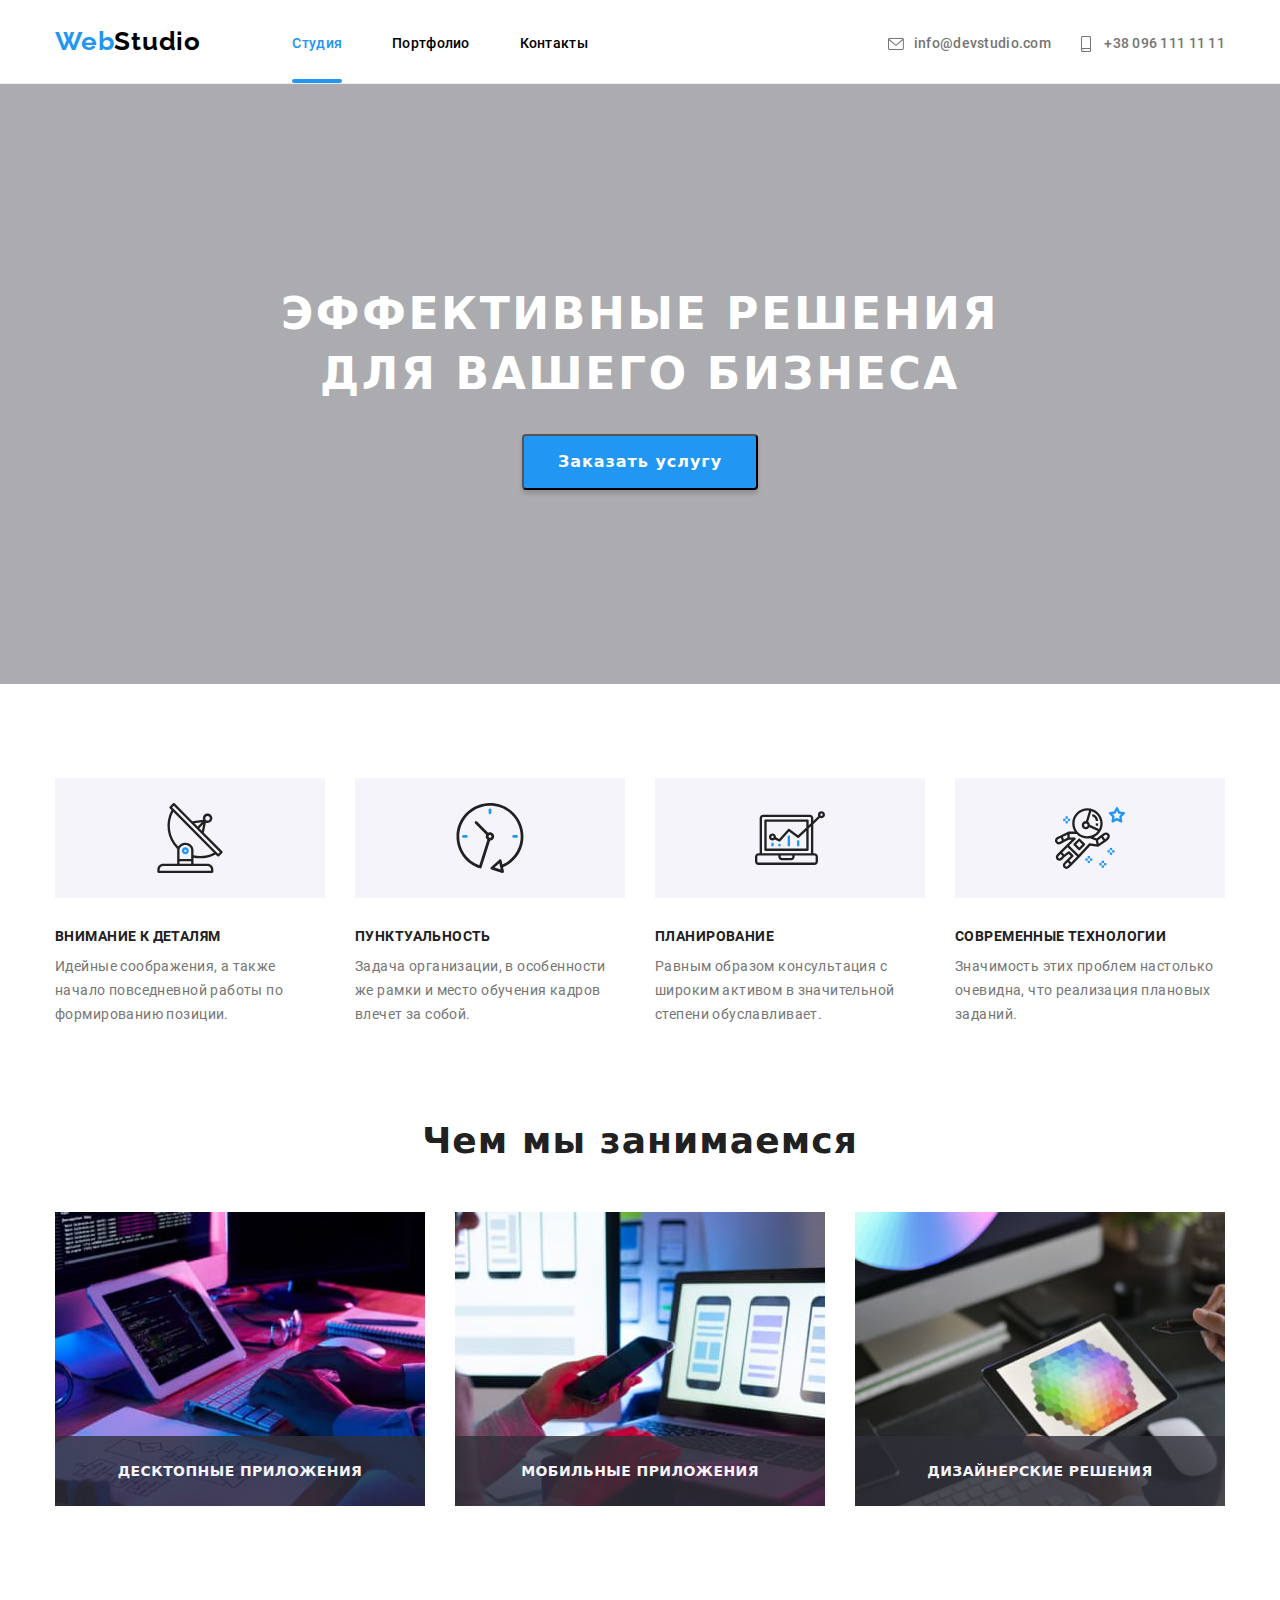
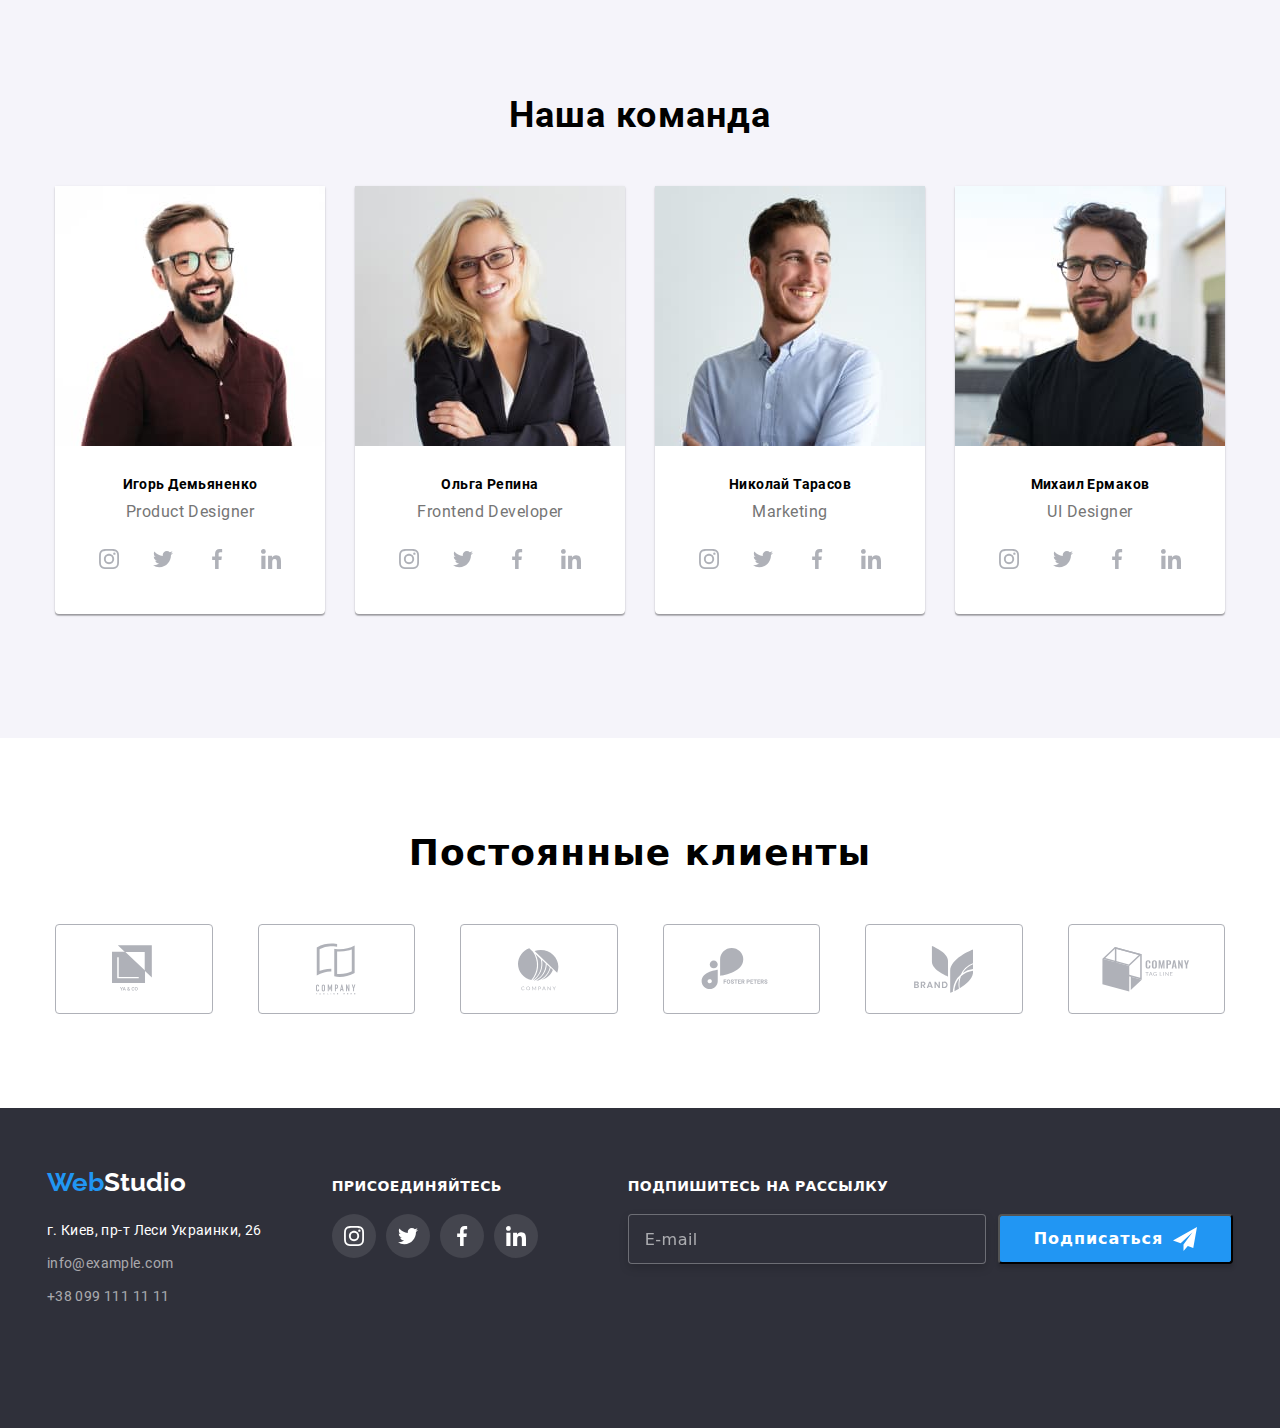
==== index.html @ 7554ca17 "new-version-start-added" ====
<!DOCTYPE html>
<html lang="ru">
<head>
    <meta charset="UTF-8" />
    <meta name="viewport" content="width=device-width, initial-scale=1.0" />
    <!-- <link rel="preconnect" href="https://fonts.gstatic.com">
    <link href="https://fonts.googleapis.com/css2?family=Raleway:wght@700&family=Roboto:wght@400;500;700;900&display=swap" rel="stylesheet" /> -->
    <link rel="stylesheet" href="https://cdnjs.cloudflare.com/ajax/libs/modern-normalize/1.0.0/modern-normalize.min.css" />
    <link rel="stylesheet" href="./css/main.min.css">
    <title>Студия</title>
</head>
<body>
    <header class="header">  
            <nav class="site-nav container">
                <a class="main-logo" href="./index.html"><span class="web">Web</span>Studio</a>
                <button type="button" class="menu-button" aria-expanded="false" aria-controls="menu-container" data-menu-button>
                    <svg width="24" height="24" aria-label="Переключатель мобильного меню">
                        <use class="icon-menu" href="./images/icons/symbol-defs.svg#icon-menu"></use>
                        <use class="icon-cross" href="./images/icons/symbol-defs.svg#icon-close"></use>
                    </svg>
                </button>
                <div class="menu-container" id="menu-container" data-menu>
                    <ul class="main-nav">
                        <li class="main-nav__item"><a href="./index.html" class="link current">Студия</a></li>
                        <li class="main-nav__item"><a href="./portfolio.html" class="link">Портфолио</a></li>
                        <li class="main-nav__item"><a href="" class="link">Контакты</a></li>
                    </ul>
                    <ul class="contacts">
                        <li>
                            <a class="contacts-link" href="mailto:info@devstudio.com">
                            <svg class="contacts-link__icon" width="16" height="12">
                                <use href="./images/icons/symbol-defs.svg#icon-envelope"></use>
                            </svg>info@devstudio.com</a>
                        </li>
                        <li>
                            <a class="contacts-link" href="tel:+380961111111">
                            <svg class="contacts-link__icon" width="10" height="16">
                                <use href="./images/icons/symbol-defs.svg#icon-smartphone"></use>
                            </svg>
                            +38 096 111 11 11</a>
                        </li>
                    </ul>
                </div>
            </nav>
    </header>
    <main>
        <section class="hero">
            <div class="container">
                <h1 class="hero__title">Эффективные решения <br>для вашего бизнеса</h1>
                <button class="hero__button" type="submit" data-modal-open>Заказать услугу</button>
            </div>
        </section>
        <section class="feature">
            <div class="container">
                <ul class="feature__item">
                    <li class="feature__thumb antenna">
                        <h3>Внимание к деталям</h3>
                            <p>Идейные соображения, а также начало повседневной работы по формированию позиции.</p>
                    </li>
                    <li class="feature__thumb clock">
                        <h3>Пунктуальность</h3>
                            <p>Задача организации, в особенности же рамки и место обучения кадров влечет за собой.</p>
                    </li>
                    <li class="feature__thumb diagram">
                        <h3>Планирование</h3>
                            <p>Равным образом консультация с широким активом в значительной степени обуславливает.</p>
                    </li>
                    <li class="feature__thumb astronaut">
                        <h3>Современные технологии</h3>
                            <p>Значимость этих проблем настолько очевидна, что реализация плановых заданий.</p>
                    </li>
                </ul>
            </div>
        </section>
        <section class="works">
            <div class="container">
                <h2 class="works__title">Чем мы занимаемся</h2>
                <ul class="works__item">
                    <li>
                        <div class="works__product">
                            <img src="./images/box1.jpg" alt="box1" width= "370" height= "294">
                            <h3 class="works__descript">Десктопные приложения</h3>
                        </div>
                    </li>
                    <li>
                        <div class="works__product">
                            <img src="./images/box2.jpg" alt="box2" width= "370" height= "294">
                            <h3 class="works__descript">Мобильные приложения</h3>
                        </div>
                    </li>
                    <li>
                        <div class="works__product">
                            <img src="./images/box3.jpg" alt="box3" width= "370" height= "294">
                            <h3 class="works__descript">Дизайнерские решения</h3>
                        </div>
                    </li>
                </ul>
            </div>
        </section>
        <section class="team">
            <div class="container">
                <h2 class="team__title">Наша команда</h2>
                <ul class="team__list">
                    <li class="team__member">
                        <picture>
                            <source srcset="./images/team1/team1.jpg 1x, ./images/team1/team1@2x.jpg 2x, ./images/team1/team1@3x.jpg 3x" media="(min-width:1200px)" />
                            <source srcset="./images/team1/team1-tab.jpg 1x, ./images/team1/team1-tab@2x.jpg 2x, ./images/team1/team1-tab@3x.jpg 3x" media="(min-width:768px)" />
                            <source srcset="./images/team1/team1-mob.jpg 1x, ./images/team1/team1-mob@2x.jpg 2x, ./images/team1/team1-mob@3x.jpg 3x" media="(max-width:767px)" />
                            <img src="./images/team1/team1.jpg" alt="Игорь Демьяненко" />
                        </picture>
                        <div class="team__card">
                            <h3>Игорь Демьяненко</h3>
                            <p>Product Designer</p>
                            <ul class="socials list">
                                <li class="social-item">
                                    <a class="social-link" href="#">
                                        <svg class="social-icon" width="20" height="20">
                                            <use href="./images/icons/symbol-defs.svg#icon-instagram"></use>
                                        </svg>
                                    </a>
                                </li>
                                <li class="social-item">
                                    <a class="social-link" href="#">
                                        <svg class="social-icon" width="20" height="20">
                                            <use href="./images/icons/symbol-defs.svg#icon-twitter"></use>
                                        </svg>
                                    </a>
                                </li>
                                <li class="social-item">
                                    <a class="social-link" href="#">
                                        <svg class="social-icon" width="20" height="20">
                                            <use href="./images/icons/symbol-defs.svg#icon-facebook"></use>
                                        </svg>
                                    </a>
                                </li>
                                <li class="social-item">
                                    <a class="social-link" href="#">
                                        <svg class="social-icon" width="20" height="20">
                                            <use href="./images/icons/symbol-defs.svg#icon-linkedin"></use>
                                        </svg>
                                    </a>
                                </li>
                            </ul>
                        </div>
                    </li>
                    <li class="team__member">
                        <picture>
                            <source srcset="./images/team2/team2.jpg 1x, ./images/team2/team2@2x.jpg 2x, ./images/team2/team2@3x.jpg 3x" media="(min-width:1200px)" />
                            <source srcset="./images/team2/team2-tab.jpg 1x, ./images/team2/team2-tab@2x.jpg 2x, ./images/team2/team2-tab@3x.jpg 3x" media="(min-width:768px)" />
                            <source srcset="./images/team2/team2-mob.jpg 1x, ./images/team2/team2-mob@2x.jpg 2x, ./images/team2/team2-mob@3x.jpg 3x" media="(max-width:767px)" />
                            <img src="./images/team2/team2.jpg" alt="Oльга Репина" />
                        </picture>
                        <div class="team__card">
                            <h3>Ольга Репина</h3>
                            <p>Frontend Developer</p>
                            <ul class="socials list">
                                <li class="social-item">
                                    <a class="social-link" href="#">
                                        <svg class="social-icon" width="20" height="20">
                                            <use href="./images/icons/symbol-defs.svg#icon-instagram"></use>
                                        </svg>
                                    </a>
                                </li>
                                <li class="social-item">
                                    <a class="social-link" href="#">
                                        <svg class="social-icon" width="20" height="20">
                                            <use href="./images/icons/symbol-defs.svg#icon-twitter"></use>
                                        </svg>
                                    </a>
                                </li>
                                <li class="social-item">
                                    <a class="social-link" href="#">
                                        <svg class="social-icon" width="20" height="20">
                                            <use href="./images/icons/symbol-defs.svg#icon-facebook"></use>
                                        </svg>
                                    </a>
                                </li>
                                <li class="social-item">
                                    <a class="social-link" href="#">
                                        <svg class="social-icon" width="20" height="20">
                                            <use href="./images/icons/symbol-defs.svg#icon-linkedin"></use>
                                        </svg>
                                    </a>
                                </li>
                            </ul>
                        </div>
                    </li>
                    <li class="team__member">
                        <picture>
                            <source srcset="./images/team3/team3.jpg 1x, ./images/team3/team3@2x.jpg 2x, ./images/team3/team3@3x.jpg 3x" media="(min-width:1200px)" />
                            <source srcset="./images/team3/team3-tab.jpg 1x, ./images/team3/team3-tab@2x.jpg 2x, ./images/team3/team3-tab@3x.jpg 3x" media="(min-width:768px)" />
                            <source srcset="./images/team3/team3-mob.jpg 1x, ./images/team3/team3-mob@2x.jpg 2x, ./images/team3/team3-mob@3x.jpg 3x" media="(max-width:767px)" />
                            <img src="./images/team3/team3.jpg" alt="Николай Тарасов" />
                        </picture>
                        <div class="team__card">
                            <h3>Николай Тарасов</h3>
                            <p>Marketing</p>
                            <ul class="socials list">
                                <li class="social-item">
                                    <a class="social-link" href="#">
                                        <svg class="social-icon" width="20" height="20">
                                            <use href="./images/icons/symbol-defs.svg#icon-instagram"></use>
                                        </svg>
                                    </a>
                                </li>
                                <li class="social-item">
                                    <a class="social-link" href="#">
                                        <svg class="social-icon" width="20" height="20">
                                            <use href="./images/icons/symbol-defs.svg#icon-twitter"></use>
                                        </svg>
                                    </a>
                                </li>
                                <li class="social-item">
                                    <a class="social-link" href="#">
                                        <svg class="social-icon" width="20" height="20">
                                            <use href="./images/icons/symbol-defs.svg#icon-facebook"></use>
                                        </svg>
                                    </a>
                                </li>
                                <li class="social-item">
                                    <a class="social-link" href="#">
                                        <svg class="social-icon" width="20" height="20">
                                            <use href="./images/icons/symbol-defs.svg#icon-linkedin"></use>
                                        </svg>
                                    </a>
                                </li>
                            </ul>
                        </div>
                    </li>
                    <li class="team__member">
                        <picture>
                            <source srcset="./images/team4/team4.jpg 1x, ./images/team4/team4@2x.jpg 2x, ./images/team4/team4@3x.jpg 3x" media="(min-width:1200px)" />
                            <source srcset="./images/team4/team4-tab.jpg 1x, ./images/team4/team4-tab@2x.jpg 2x, ./images/team4/team4-tab@3x.jpg 3x" media="(min-width:768px)" />
                            <source srcset="./images/team4/team4-mob.jpg 1x, ./images/team4/team4-mob@2x.jpg 2x, ./images/team4/team4-mob@3x.jpg 3x" media="(max-width:767px)" />
                            <img src="./images/team4/team4.jpg" alt="Михаил Ермаков" />
                        </picture>
                        <div class="team__card">
                            <h3>Михаил Ермаков</h3>
                            <p>UI Designer</p>
                            <ul class="socials list">
                                <li class="social-item">
                                    <a class="social-link" href="#">
                                        <svg class="social-icon" width="20" height="20">
                                            <use href="./images/icons/symbol-defs.svg#icon-instagram"></use>
                                        </svg>
                                    </a>
                                </li>
                                <li class="social-item">
                                    <a class="social-link" href="#">
                                        <svg class="social-icon" width="20" height="20">
                                            <use href="./images/icons/symbol-defs.svg#icon-twitter"></use>
                                        </svg>
                                    </a>
                                </li>
                                <li class="social-item">
                                    <a class="social-link" href="#">
                                        <svg class="social-icon" width="20" height="20">
                                            <use href="./images/icons/symbol-defs.svg#icon-facebook"></use>
                                        </svg>
                                    </a>
                                </li>
                                <li class="social-item">
                                    <a class="social-link" href="#">
                                        <svg class="social-icon" width="20" height="20">
                                            <use href="./images/icons/symbol-defs.svg#icon-linkedin"></use>
                                        </svg>
                                    </a>
                                </li>
                            </ul>
                        </div>
                    </li>
                </ul>
            </div>
        </section>
        <section class="client">
            <div class="container">
                <h2 class="client__title">Постоянные клиенты</h2>
                <ul class="client__list">
                    <li class="client__item">
                        <a class="client__link" href="#">
                            <svg class="client__icon" width="44" height="49">
                                <use href="./images/icons/symbol-defs.svg#icon-logo-1"></use>
                            </svg>
                        </a>
                    </li>
                    <li class="client__item">
                        <a class="client__link" href="#">
                            <svg class="client__icon" width="40" height="52">
                                <use href="./images/icons/symbol-defs.svg#icon-logo-2"></use>
                            </svg>
                        </a>
                    </li>
                    <li class="client__item">
                        <a class="client__link" href="#">
                            <svg class="client__icon" width="41" height="43">
                                <use href="./images/icons/symbol-defs.svg#icon-logo-3"></use>
                            </svg>
                        </a>
                    </li>
                    <li class="client__item">
                        <a class="client__link" href="#">
                            <svg class="client__icon" width="80" height="42">
                                <use href="./images/icons/symbol-defs.svg#icon-logo-4"></use>
                            </svg>
                        </a>
                    </li>
                    <li class="client__item">
                        <a class="client__link" href="#">
                            <svg class="client__icon" width="59" height="47">
                                <use href="./images/icons/symbol-defs.svg#icon-logo-5"></use>
                            </svg>
                        </a>
                    </li>
                    <li class="client__item">
                        <a class="client__link" href="#">
                            <svg class="client__icon" width="88" height="45">
                                <use href="./images/icons/symbol-defs.svg#icon-logo-6"></use>
                            </svg>
                        </a>
                    </li>
                </ul>
            </div>
        </section>
    </main>
    <footer>
        <div class="container footer">
            <div class="footer__contacts">
                <a class="footer__logo" href="/"><span class="web">Web</span>Studio</a>
                <address>
                    <ul class="footer__nav">
                        <li><a href="#" class="map">г. Киев, пр-т Леси Украинки, 26</a></li>
                        <li><a href="mailto:info@example.com">info@example.com</a></li>
                        <li><a href="tel:+380991111111">+38 099 111 11 11</a></li>
                    </ul>
                </address>
            </div>
            <div class="footer__socials">
                <b class="footer__text">присоединяйтесь</b>
                <ul class="socials-list__footer">
                    <li class="social-item__footer">
                        <a class="social-link__footer" href="#">
                            <svg class="social-icon__footer" width="20" height="20">
                                <use href="./images/icons/symbol-defs.svg#icon-instagram"></use>
                            </svg>
                        </a>
                    </li>
                    <li class="social-item__footer">
                        <a class="social-link__footer" href="#">
                            <svg class="social-icon__footer" width="20" height="20">
                                <use href="./images/icons/symbol-defs.svg#icon-twitter"></use>
                            </svg>
                        </a>
                    </li>
                    <li class="social-item__footer">
                        <a class="social-link__footer" href="#">
                            <svg class="social-icon__footer" width="20" height="20">
                                <use href="./images/icons/symbol-defs.svg#icon-facebook"></use>
                            </svg>
                        </a>
                    </li>
                    <li class="social-item__footer">
                        <a class="social-link__footer" href="#">
                            <svg class="social-icon__footer" width="20" height="20">
                                <use href="./images/icons/symbol-defs.svg#icon-linkedin"></use>
                            </svg>
                        </a>
                    </li>
                </ul>
            </div>
            <div class="footer__subscription">
                <b class="footer__text">Подпишитесь на рассылку</b>
                <form class="footer__mailing">
                    <label for="email">
                        <input type="email" class="footer__input" name="email" id="email" placeholder="E-mail" />
                    </label>
                    <button class="footer__subscribe">Подписаться</button>
                </form>
            </div>
        </div>
    </footer>
    <div class="backdrop is-hidden" data-modal>
        <div class="modal">
            <button class="modal-close" data-modal-close></button>
            <div class="modal-form">
                <h2>Оставьте свои данные, мы вам перезвоним</h2>
                <form class="form js-speaker-form">
                    <div class="form-field">
                        <label for="name" class="form-label">Имя</label>
                        <input type="text" class="form-input" name="name" id="name" placeholder=" " />
                        <span class="icon">
                            <svg class="icon-marker">
                                <use href="./images/icons/symbol-defs.svg#icon-person-black"></use>
                            </svg>
                        </span>
                    </div>
                    <div class="form-field">
                        <label for="telephone" class="form-label">Телефон</label>
                        <input type="tel" class="form-input" name="telephone" id="telephone" placeholder=" " />
                        <span class="icon">
                            <svg class="icon-marker">
                                <use href="./images/icons/symbol-defs.svg#icon-phone-black"></use>
                            </svg>
                        </span>
                    </div>
                    <div class="form-field">
                        <label for="mail" class="form-label">Почта</label>
                        <input type="email" class="form-input" name="email" id="mail" placeholder=" " />
                        <span class="icon">
                            <svg class="icon-marker">
                                <use href="./images/icons/symbol-defs.svg#icon-email-black"></use>
                            </svg>
                        </span>
                    </div>
                    <div class="form-field">
                        <label for="comment" class="form-label">Комментарий
                        </label>
                        <textarea class="comment-text" name="comment" id="comment" rows="10" placeholder="Введите текст"></textarea>
                    </div>
                    <div class="form-check">
                        <label for="agreement" class="check-label">
                            <input  type="checkbox" class="check-input visually-hidden" name="agreement" id="agreement" value="agreement" />
                            <span class="check-box"></span>
                            <span class="check-text">Соглашаюсь с рассылкой и принимаю <a href=""> Условия договора</a></span>
                        </label>
                    </div>
                    <button class="form__submit" type="submit">Отправить</button>
                </form>
            </div>
        </div>
    </div>
    <script src="./js/mobile.js"></script>
    <script src="./js/modal.js"></script>
    <script src="./js/form.js"></script>
</body>
</html>
---- css/main.min.css ----
*,*::before,*::after{box-sizing:border-box}ul{list-style:none;margin:0;padding:0}a{text-decoration:none}h1,h2,h3,h4,h5,h6,p{margin:0;padding:0}section{padding-top:60px;padding-bottom:60px}@media screen and (min-width: 1200px)and (min-width: 768px){section{padding-top:94px;padding-bottom:94px}}.container{max-width:480px;margin-left:auto;margin-right:auto;padding-left:15px;padding-right:15px}@media screen and (min-width: 768px){.container{min-width:768px}}@media screen and (min-width: 1200px){.container{min-width:1200px}}img{display:block;max-width:100%;height:auto}h1{font-weight:900;font-size:26px;line-height:42px;text-align:center;letter-spacing:.06em;text-transform:uppercase}@media screen and (min-width: 1200px){h1{font-size:44px;line-height:60px}}h2{font-weight:700;font-size:28px;line-height:33px;text-align:center;letter-spacing:.03em;margin-bottom:30px}@media screen and (min-width: 769px){h2{font-size:36px;line-height:42px;margin-bottom:50px}}h3{font-weight:700;font-size:14px;line-height:16px;letter-spacing:.03em}p{font-weight:400;font-size:14px;line-height:24px;letter-spacing:.03em}@font-face{font-family:"Raleway";font-style:normal;font-weight:700;src:url("../fonts/raleway-v18-latin_cyrillic-700.eot");src:local(""),url("../fonts/raleway-v18-latin_cyrillic-700.eot?#iefix") format("embedded-opentype"),url("../fonts/raleway-v18-latin_cyrillic-700.woff2") format("woff2"),url("../fonts/raleway-v18-latin_cyrillic-700.woff") format("woff"),url("../fonts/raleway-v18-latin_cyrillic-700.ttf") format("truetype"),url("../fonts/raleway-v18-latin_cyrillic-700.svg#Raleway") format("svg")}@font-face{font-family:"Roboto";font-style:normal;font-weight:400;src:url("../fonts/roboto-v20-latin_cyrillic-regular.eot");src:local(""),url("../fonts/roboto-v20-latin_cyrillic-regular.eot?#iefix") format("embedded-opentype"),url("../fonts/roboto-v20-latin_cyrillic-regular.woff2") format("woff2"),url("../fonts/roboto-v20-latin_cyrillic-regular.woff") format("woff"),url("../fonts/roboto-v20-latin_cyrillic-regular.ttf") format("truetype"),url("../fonts/roboto-v20-latin_cyrillic-regular.svg#Roboto") format("svg")}@font-face{font-family:"Roboto";font-style:normal;font-weight:500;src:url("../fonts/roboto-v20-latin_cyrillic-500.eot");src:local(""),url("../fonts/roboto-v20-latin_cyrillic-500.eot?#iefix") format("embedded-opentype"),url("../fonts/roboto-v20-latin_cyrillic-500.woff2") format("woff2"),url("../fonts/roboto-v20-latin_cyrillic-500.woff") format("woff"),url("../fonts/roboto-v20-latin_cyrillic-500.ttf") format("truetype"),url("../fonts/roboto-v20-latin_cyrillic-500.svg#Roboto") format("svg")}@font-face{font-family:"Roboto";font-style:normal;font-weight:700;src:url("../fonts/roboto-v20-latin_cyrillic-700.eot");src:local(""),url("../fonts/roboto-v20-latin_cyrillic-700.eot?#iefix") format("embedded-opentype"),url("../fonts/roboto-v20-latin_cyrillic-700.woff2") format("woff2"),url("../fonts/roboto-v20-latin_cyrillic-700.woff") format("woff"),url("../fonts/roboto-v20-latin_cyrillic-700.ttf") format("truetype"),url("../fonts/roboto-v20-latin_cyrillic-700.svg#Roboto") format("svg")}@font-face{font-family:"Roboto";font-style:normal;font-weight:900;src:url("../fonts/roboto-v20-latin_cyrillic-900.eot");src:local(""),url("../fonts/roboto-v20-latin_cyrillic-900.eot?#iefix") format("embedded-opentype"),url("../fonts/roboto-v20-latin_cyrillic-900.woff2") format("woff2"),url("../fonts/roboto-v20-latin_cyrillic-900.woff") format("woff"),url("../fonts/roboto-v20-latin_cyrillic-900.ttf") format("truetype"),url("../fonts/roboto-v20-latin_cyrillic-900.svg#Roboto") format("svg")}.header{position:relative;border-bottom:1px solid #ececec;background-color:#fff}@media screen and (max-width: 767px){.header{position:sticky;top:0;width:100%;z-index:1}}.site-nav{display:flex;align-items:center;justify-content:space-between}.main-logo{display:flex;padding:15px 0;font-family:"Raleway",sans-serif;font-weight:700;font-size:24px;line-height:28px;letter-spacing:.03em;color:#000}@media screen and (min-width: 768px){.main-logo{padding:0;font-size:24px;line-height:28px}}@media screen and (min-width: 1200px){.main-logo{font-size:26px;line-height:31px}}.web{color:#2196f3}.menu-container{background-color:#fff;text-align:center;font-size:20px}@media screen and (max-width: 767px){.menu-container{display:none;position:absolute;top:100%;left:0;width:100%;padding-top:60px;padding-bottom:60px}.menu-container.is-open{display:block}}@media screen and (min-width: 768px){.menu-container{display:flex;align-items:center;justify-content:space-between}}.main-nav{display:block;margin-bottom:60px}@media screen and (min-width: 768px){.main-nav{display:flex;padding-top:30px;padding-bottom:30px;margin-left:85px;margin-right:84px;margin-bottom:0}}@media screen and (min-width: 1200px){.main-nav{margin-left:auto;margin-right:300px}}.main-nav a{position:relative;font-family:"Roboto",sans-serif;font-weight:500;font-size:18px;line-height:21px;letter-spacing:.02em;color:#000;padding-bottom:8px}@media screen and (min-width: 768px){.main-nav a{padding:32px 0;font-size:14px;line-height:16px}}.main-nav a:hover,.main-nav a:focus{color:#2196f3}.main-nav .main-nav__item:not(:last-child){padding-bottom:40px}@media screen and (min-width: 768px){.main-nav .main-nav__item:not(:last-child){padding-right:50px;padding-bottom:0}}.contacts{display:flex;flex-direction:column;align-items:center;justify-content:space-between;margin-left:auto}@media screen and (min-width: 768px){.contacts{align-items:baseline;padding:auto}}@media screen and (min-width: 1200px){.contacts{flex-direction:row}}.contacts li:not(:last-child){margin-bottom:16px}@media screen and (min-width: 768px){.contacts li:not(:last-child){margin-bottom:10px}}@media screen and (min-width: 1200px){.contacts li:not(:last-child){margin-bottom:0;margin-right:30px}}.contacts-link{font-family:"Roboto",sans-serif;font-weight:500;font-size:18px;line-height:21px;letter-spacing:.02em;color:#757575;transition:color 250ms cubic-bezier(0.4, 0, 0.2, 1)}.contacts-link:hover,.contacts-link:focus{color:#2196f3}@media screen and (min-width: 768px){.contacts-link{font-size:12px;line-height:14px}}@media screen and (min-width: 1200px){.contacts-link{font-size:14px;line-height:16px}}.link.current{color:#2196f3}.link.current::after{display:block;content:"";position:absolute;left:0;bottom:0px;width:100%;height:4px;border-radius:2px;background-color:#2196f3}.contacts-link__icon{vertical-align:middle;margin-right:10px;fill:currentColor}.menu-button{display:inline-flex;margin:0;padding:0;border:none;background-color:#fff}.menu-button:hover,.menu-button:focus{fill:#2196f3}@media screen and (min-width: 768px){.menu-button{display:none}}.menu-button .icon-cross{display:none}.menu-button.is-open .icon-cross{display:block}.menu-button.is-open .icon-menu{display:none}.hero{max-width:1600px;max-height:600px;margin-left:auto;margin-right:auto;text-align:center;padding:118px 0;align-content:center;background-color:#2f303a;background-repeat:no-repeat;background-position:center;background-size:cover}@media screen and (max-width: 767px){.hero{background-image:linear-gradient(to right, rgba(47, 48, 58, 0.4), rgba(47, 48, 58, 0.4)),url(../images/hero-image/hero-mob.jpg)}}@media screen and (min-device-pixel-ratio: 2),screen and (-webkit-min-device-pixel-ratio: 2),screen and (-o-min-device-pixel-ratio: 2/1),screen and (min-resolution: 192dpi),screen and (min-resolution: 2dppx){.hero{background-image:linear-gradient(to right, rgba(47, 48, 58, 0.4), rgba(47, 48, 58, 0.4)),url(../images/hero-image/hero-mob@2x.jpg)}}@media screen and (min-device-pixel-ratio: 3),screen and (-webkit-min-device-pixel-ratio: 3),screen and (-o-min-device-pixel-ratio: 3/1),screen and (min-resolution: 288dpi),screen and (min-resolution: 3dppx){.hero{background-image:linear-gradient(to right, rgba(47, 48, 58, 0.4), rgba(47, 48, 58, 0.4)),url(../images/hero-image/hero-mob@3x.jpg)}}@media screen and (min-width: 768px){.hero{background-image:linear-gradient(to right, rgba(47, 48, 58, 0.4), rgba(47, 48, 58, 0.4)),url(../images/hero-image/hero-tab.jpg)}}@media screen and (min-width: 768px)and (min-device-pixel-ratio: 2),screen and (min-width: 768px)and (-webkit-min-device-pixel-ratio: 2),screen and (min-width: 768px)and (-o-min-device-pixel-ratio: 2/1),screen and (min-width: 768px)and (min-resolution: 192dpi),screen and (min-width: 768px)and (min-resolution: 2dppx){.hero{background-image:linear-gradient(to right, rgba(47, 48, 58, 0.4), rgba(47, 48, 58, 0.4)),url(../images/hero-image/hero-tab@2x.jpg)}}@media screen and (min-width: 768px)and (min-device-pixel-ratio: 3),screen and (min-width: 768px)and (-webkit-min-device-pixel-ratio: 3),screen and (min-width: 768px)and (-o-min-device-pixel-ratio: 3/1),screen and (min-width: 768px)and (min-resolution: 288dpi),screen and (min-width: 768px)and (min-resolution: 3dppx){.hero{background-image:linear-gradient(to right, rgba(47, 48, 58, 0.4), rgba(47, 48, 58, 0.4)),url(../images/hero-image/hero-tab@3x.jpg)}}@media screen and (min-width: 1200px){.hero{padding:200px 0;background:linear-gradient(to right, rgba(47, 48, 58, 0.4), rgba(47, 48, 58, 0.4)),url(../images/hero-image/hero.jpg)}}@media screen and (min-width: 1200px)and (min-device-pixel-ratio: 2),screen and (min-width: 1200px)and (-webkit-min-device-pixel-ratio: 2),screen and (min-width: 1200px)and (-o-min-device-pixel-ratio: 2/1),screen and (min-width: 1200px)and (min-resolution: 192dpi),screen and (min-width: 1200px)and (min-resolution: 2dppx){.hero{background-image:linear-gradient(to right, rgba(47, 48, 58, 0.4), rgba(47, 48, 58, 0.4)),url(../images/hero-image/hero@2x.jpg)}}@media screen and (min-width: 1200px)and (min-device-pixel-ratio: 3),screen and (min-width: 1200px)and (-webkit-min-device-pixel-ratio: 3),screen and (min-width: 1200px)and (-o-min-device-pixel-ratio: 3/1),screen and (min-width: 1200px)and (min-resolution: 288dpi),screen and (min-width: 1200px)and (min-resolution: 3dppx){.hero{background-image:linear-gradient(to right, rgba(47, 48, 58, 0.4), rgba(47, 48, 58, 0.4)),url(../images/hero-image/hero@3x.jpg)}}.hero__title{margin:0;margin-bottom:30px;color:#fff}.hero__button{display:inline-block;border-radius:4px;padding:11px 34px;min-width:200px;font-weight:700;font-size:16px;line-height:30px;align-items:center;text-align:center;letter-spacing:.06em;color:#fff;background:#2196f3;box-shadow:0px 4px 4px rgba(0,0,0,.15);transition:250ms cubic-bezier(0.4, 0, 0.2, 1)}@media screen and (min-width: 768px){.feature__item{display:flex;flex-wrap:wrap;margin:-15px}}.feature__thumb{width:100%}@media screen and (min-width: 768px){.feature__thumb{width:calc((100% - 2 * 30px) / 2);margin:15px}}@media screen and (min-width: 1200px){.feature__thumb{width:270px}}.feature__thumb::before{display:block;content:"";height:120px;margin-bottom:30px;background-size:70px 70px;background-repeat:no-repeat;background-position:center;background-color:#f5f4fa}.antenna::before{background-image:url(../images/icons/antenna.svg)}.clock::before{background-image:url(../images/icons/clock.svg)}.diagram::before{background-image:url(../images/icons/diagram.svg)}.astronaut::before{background-image:url(../images/icons/astronaut.svg)}.feature__thumb h3{margin-bottom:10px;font-family:"Roboto",sans-serif;text-transform:uppercase;color:#212121}@media screen and (max-width: 767px){.feature__thumb h3{text-align:center}}.feature__thumb p{font-family:"Roboto",sans-serif;color:#757575}@media screen and (max-width: 480px){.feature__thumb p{text-align:justify}}@media screen and (max-width: 1199px){.works{display:none}}@media screen and (min-width: 1200px){.works{padding-top:0}}.works__title{margin-bottom:50px;color:#212121}.works__item{display:flex}.works__item li{width:370px}.works__item li:not(:last-child){margin-right:30px}.works__product{position:relative;contain:"";display:block}.works__descript{position:absolute;bottom:0;left:0;width:100%;height:70px;color:#f5f4fa;background-color:rgba(47,48,58,.8);display:flex;justify-content:center;align-items:center;text-transform:uppercase}.team__title{font-family:"Roboto",sans-serif}.team{background-color:#f5f4fa}.team h3{font-family:"Roboto",sans-serif;margin-bottom:10px}.team p{font-family:"Roboto",sans-serif;margin-bottom:16px;font-size:16px;line-height:19px;color:#757575}.team__list{display:block}@media screen and (min-width: 768px){.team__list{display:flex;flex-wrap:wrap;margin:0 -15px}}@media screen and (min-width: 1200px){.team__list{flex-wrap:nowrap}}.team__member{width:100%;background-color:#fff;box-shadow:0px 1px 3px rgba(0,0,0,.12),0px 1px 1px rgba(0,0,0,.14),0px 2px 1px rgba(0,0,0,.2);border-radius:0px 0px 4px 4px}.team__member:not(:last-child){margin-bottom:30px}@media screen and (min-width: 768px){.team__member{width:calc((100% - 2 * 30px) / 2);margin:15px;height:536px}}@media screen and (min-width: 1200px){.team__member{margin:0 15px;height:428px}}.team__card{text-align:center;padding:30px 32px}.socials{display:flex;justify-content:center}.social-link{display:flex;justify-content:center;align-items:center;width:44px;height:44px;border-radius:50%;color:#afb1b8;transition:color 250ms cubic-bezier(0.4, 0, 0.2, 1),background-color 250ms cubic-bezier(0.4, 0, 0.2, 1)}.social-icon{fill:currentColor}.social-link:hover,.social-link:focus{background-color:#2196f3;color:#fff}.social-item:not(:last-child){margin-right:10px}@media screen and (max-width: 480px)and (min-width: 768px){.client{display:flex;flex-wrap:wrap;justify-content:center}}.client__list{display:flex;flex-wrap:wrap;margin:-15px}@media screen and (min-width: 1200px){.client__list{flex-wrap:nowrap}}.client__item{width:calc((100% - 2 * 30px) / 2);margin:15px;height:90px}@media screen and (min-width: 768px){.client__item{width:calc((100% - 3 * 30px) / 3);margin:15px}}@media screen and (min-width: 1200px){.client__item{width:calc((100% - 150px) / 6)}.client__item:not(:last-child){margin-right:30px}}.client__link{display:flex;justify-content:center;align-items:center;height:100%;border:1px solid #afb1b8;border-radius:4px;color:#afb1b8;transition:border-color 250ms cubic-bezier(0.4, 0, 0.2, 1),color 250ms cubic-bezier(0.4, 0, 0.2, 1)}.client__link:hover,.client__link:focus{border-color:#2196f3;color:#2196f3}.client__icon{fill:currentColor}footer{padding:60px 0;background-color:#2f303a;color:#fff;text-decoration:none}address{font-style:normal;margin-top:20px}.footer{display:flex;flex-direction:column}@media screen and (min-width: 768px){.footer{flex-wrap:wrap;flex-direction:row;align-items:baseline;justify-content:center;padding:0 80px}}@media screen and (min-width: 1200px){.footer{flex-wrap:nowrap;justify-content:baseline;padding:0}}@media screen and (min-width: 768px){.footer__contacts{margin-right:auto}}@media screen and (min-width: 1200px){.footer__contacts{margin-right:70px}}.footer__logo{display:flex;justify-content:center;margin-bottom:20px;font-family:"Raleway",sans-serif;font-weight:700;font-size:26px;color:#fff}@media screen and (min-width: 1200px){.footer__logo{justify-content:flex-start}}.footer__nav{text-align:center;margin-bottom:60px}@media screen and (min-width: 1200px){.footer__nav{text-align:start}.footer__nav li:not(:last-child){margin-bottom:9px}}.footer__nav a{font-family:"Roboto",sans-serif;font-weight:400;font-size:14px;line-height:24px;letter-spacing:.03em;color:rgba(255,255,255,.6);transition:cubic-bezier(0.4, 0, 0.2, 1)}.footer__nav a:focus{color:#2196f3}.footer__nav .map{color:#fff}.footer__text{display:block;margin-bottom:20px;font-size:14px;font-style:normal;font-weight:700;line-height:1.17;letter-spacing:.03em;text-align:center;text-transform:uppercase;color:#fff}@media screen and (min-width: 1200px){.footer__text{text-align:left}}.socials-list__footer{display:flex;justify-content:center;margin-left:0;margin-right:auto;margin-bottom:60px}.social-item__footer:not(:last-child){margin-right:10px}.social-link__footer{display:flex;justify-content:center;align-items:center;width:44px;height:44px;border-radius:50%;background-color:rgba(255,255,255,.1);color:#fff;transition:background-color 250ms cubic-bezier(0.4, 0, 0.2, 1)}.social-link__footer:hover,.social-link__footer:focus{background-color:#2196f3}.social-icon__footer{width:20px;height:20px;fill:currentColor;transition:fill 250ms cubic-bezier(0.4, 0, 0.2, 1)}.social-icon__footer:hover,.social-icon__footer:focus{fill:currentColor}.footer__subscription{display:block}@media screen and (min-width: 1200px){.footer__subscription{margin-left:90px}}@media screen and (min-width: 1200px){.footer__mailing{display:flex;justify-content:center;align-self:baseline}}.footer__input{position:relative;margin-bottom:20px;padding:15px 16px;width:100%;height:50px;background-color:#2f303a;border:1px solid rgba(255,255,255,.3);color:#fff;filter:drop-shadow(0px 4px 4px rgba(0, 0, 0, 0.15));border-radius:4px}.footer__input::placeholder{display:flex;align-items:center;font-weight:400;font-size:16px;line-height:1.25;letter-spacing:.03em;color:rgba(255,255,255,.6)}@media screen and (min-width: 768px){.footer__input{width:450px}}@media screen and (min-width: 1200px){.footer__input{display:flex;justify-content:center;margin-right:12px;width:358px}}.footer__subscription{display:block}@media screen and (min-width: 1200px){.footer__subscription{margin-left:90px}}@media screen and (min-width: 1200px){.footer__mailing{display:flex;justify-content:center;align-self:baseline}}.footer__input{position:relative;margin-bottom:20px;padding:15px 16px;width:100%;height:50px;background-color:#2f303a;border:1px solid rgba(255,255,255,.3);color:#fff;filter:drop-shadow(0px 4px 4px rgba(0, 0, 0, 0.15));border-radius:4px}.footer__input::placeholder{display:flex;align-items:center;font-weight:400;font-size:16px;line-height:1.25;letter-spacing:.03em;color:rgba(255,255,255,.6)}@media screen and (min-width: 768px){.footer__input{width:450px}}@media screen and (min-width: 1200px){.footer__input{display:flex;justify-content:center;margin-right:12px;width:358px}}.footer__subscribe{display:flex;border-radius:4px;padding:11px 34px;margin:0;min-width:200px;height:50px;font-weight:700;font-size:16px;line-height:30px;align-items:center;text-align:center;letter-spacing:.06em;color:#fff;background:#2196f3;box-shadow:0px 4px 4px rgba(0,0,0,.15);cursor:pointer}@media screen and (max-width: 1199px){.footer__subscribe{position:absolute;left:50%;transform:translate(-50%, 0)}}.footer__subscribe::after{display:inline-block;content:"";width:24px;height:24px;margin-left:10px;transition:background 250ms cubic-bezier(0.4, 0, 0.2, 1);background-image:url("../images/icons/icon-send.svg")}.footer__subscribe:hover,.footer__subscribe:focus{background:#188ce8}.portfolio__nav-list{display:flex;flex-wrap:wrap;margin-bottom:40px}@media screen and (min-width: 768px){.portfolio__nav-list{margin-bottom:30px;justify-content:center}}@media screen and (min-width: 1200px){.portfolio__nav-list{margin-bottom:50px}}.portfolio__filter{display:inline-block;padding:6px 22px;margin-bottom:16px;border-color:transparent;border-radius:4px;outline:none;font-weight:500;font-size:16px;line-height:1.63;letter-spacing:.03em;text-align:center;color:#212121;background-color:#f5f4fa;transition:background-color 250ms cubic-bezier(0.4, 0, 0.2, 1),color 250ms cubic-bezier(0.4, 0, 0.2, 1),box-shadow 250ms cubic-bezier(0.4, 0, 0.2, 1);cursor:pointer}.portfolio__filter:hover,.portfolio__filter:focus{background-color:#2196f3;color:#fff;box-shadow:0px 3px 1px rgba(0,0,0,.1),0px 1px 2px rgba(0,0,0,.08),0px 2px 2px rgba(0,0,0,.12)}.portfolio__nav:not(:last-child){margin-right:8px}.portfolio__list{display:inline-block;flex-wrap:wrap;transition:box-shadow 250ms cubic-bezier(0.4, 0, 0.2, 1)}.portfolio__list a:hover,.portfolio__list a:focus{display:block;box-shadow:0px 3px 1px rgba(0,0,0,.1),0px 1px 2px rgba(0,0,0,.08),0px 2px 2px rgba(0,0,0,.12)}@media screen and (min-width: 768px){.portfolio__list{display:flex;margin:-15px}}.portfolio__card{display:inline-block;max-width:100%;height:404px;border:1px solid #eee;margin-bottom:30px}@media screen and (min-width: 768px){.portfolio__card{max-width:calc((100% - 2 * 30px) / 2);margin:15px}}@media screen and (min-width: 768px)and (max-width: 1199px){.portfolio__card:nth-child(2){height:440px}}@media screen and (min-width: 1200px){.portfolio__card{width:370px}}.portfolio__card img{display:block}.portfolio__card a:hover .img-description,.portfolio__card a:hover .img-description{transform:translateY(-100%)}.img__card{position:relative;overflow:hidden;width:100%;height:294px}.img-description{position:absolute;top:100%;left:0%;width:100%;height:100%;padding:63px 24px;background-color:rgba(33,150,243,.9);transition:transform 250ms cubic-bezier(0.4, 0, 0.2, 1)}.img-text{font-family:"Roboto",sans-serif;font-size:18px;line-height:28px;color:#f5f4fa}.text__card{max-width:370px;padding:20px 24px}.text__card h3{margin-bottom:4px;font-family:"Roboto",sans-serif;font-size:18px;line-height:36px;letter-spacing:.06em;color:#212121}.text__card p{font-family:"Roboto",sans-serif;font-size:16px;line-height:30px;color:#757575}.backdrop{position:fixed;top:0;left:0;width:100%;height:100%;background:rgba(0,0,0,.2);transition:opacity 250ms cubic-bezier(0.4, 0, 0.2, 1);opacity:1;z-index:2;overflow-y:scroll}.backdrop.is-hidden{visibility:hidden;opacity:0;pointer-events:none}.backdrop.is-hidden .modal{transform:translate(-50%, -50%) scale(0.8);transition:250ms cubic-bezier(0.4, 0, 0.2, 1)}.modal{position:absolute;top:50%;left:50%;width:450px;height:609px;padding:40px;background-color:#fff;box-shadow:0px 1px 3px rgba(0,0,0,.12),0px 1px 1px rgba(0,0,0,.14),0px 2px 1px rgba(0,0,0,.2);border-radius:4px;transform:translate(-50%, -50%) scale(1);transition:transform 250ms cubic-bezier(0.4, 0, 0.2, 1)}@media screen and (max-width: 479px){.modal{margin-top:60px;max-width:320px}}@media screen and (min-width: 1200px){.modal{width:528px;height:581px}}.modal-form h2{font-family:"Roboto",sans-serif;margin-bottom:12px;font-weight:700;font-size:20px;line-height:23px;text-align:center;letter-spacing:.03em}.modal-close{position:absolute;top:8px;right:8px;width:30px;height:30px;padding:0;background-image:url(../images/icons/close.svg);background-size:cover;background-repeat:no-repeat;background-color:transparent;border:none;cursor:pointer;transition:250ms cubic-bezier(0.4, 0, 0.2, 1)}.form{display:flex;flex-direction:column}.form-field{position:relative;content:"";margin-bottom:4px;display:flex;flex-direction:column}.form-input{max-height:40px;margin-bottom:10px;padding:12px 15px 12px 42px;border:1px solid rgba(33,33,33,.2);border-radius:4px}.form-label{margin-bottom:4px;color:#757575;font-family:"Roboto",sans-serif;font-weight:400;font-size:12px;line-height:14px;letter-spacing:.01em}.modal input:focus,.modal textarea:focus{border-color:#2196f3;outline:none;cursor:pointer}.modal input::placeholder{cursor:pointer}.modal input:focus::placeholder{cursor:pointer}.modal input:focus~svg{fill:#2196f3;cursor:pointer}.form-input:focus+.icon{fill:#2196f3;transition:250ms cubic-bezier(0.4, 0, 0.2, 1)}.icon{position:absolute;content:"";top:50%;left:12px;transform:translateY(-30%);display:block}.icon-marker{width:18px;height:18px}.comment-text{resize:none;width:100%;max-height:120px;padding:12px 16px;margin-bottom:20px;border-radius:4px;border:1px solid rgba(33,33,33,.2)}.comment-text::placeholder{font-family:"Roboto",sans-serif;font-weight:400;font-size:14px;line-height:16px;letter-spacing:.01em;color:rgba(117,117,117,.5)}.form-check{position:relative;align-items:center;font-family:"Roboto",sans-serif;font-weight:400;font-size:12px;line-height:14px;letter-spacing:.03em;color:#757575}@media screen and (min-width: 1200px){.form-check{font-size:14px;line-height:24px}}.form-check a{color:#2196f3;text-decoration:underline}.check-label{display:flex;align-items:center;margin-bottom:30px}.visually-hidden{position:absolute;width:1px;height:1px;margin:-1px;border:0;padding:0;clip:rect(0 0 0 0);overflow:hidden}.check-box::after{display:inline-block;vertical-align:middle;content:"";margin-right:8px;width:16px;height:15px;border-radius:1px;box-shadow:0 0 0 2px #212121}.check-input:checked+.check-box::after{transition:250ms cubic-bezier(0.4, 0, 0.2, 1);box-shadow:0 0 0 2px #2196f3;background-color:#2196f3;background-image:url(../images/icons/check2.svg)}.check-text{align-self:center}.form__submit{align-self:center;max-width:200px;height:50px;color:#fff;background-color:#2196f3;box-shadow:0px 4px 4px rgba(0,0,0,.15);border-radius:4px;cursor:pointer;font-family:"Roboto",sans-serif;font-weight:700;font-size:16px;line-height:1.87;letter-spacing:.06em;border-radius:4px;border:none;align-self:center;padding-right:55px;padding-left:56px;transition:background-color 250ms cubic-bezier(0.4, 0, 0.2, 1)}.form__submit:hover,.form__submit:focus{background-color:#188ce8}/*# sourceMappingURL=main.min.css.map */
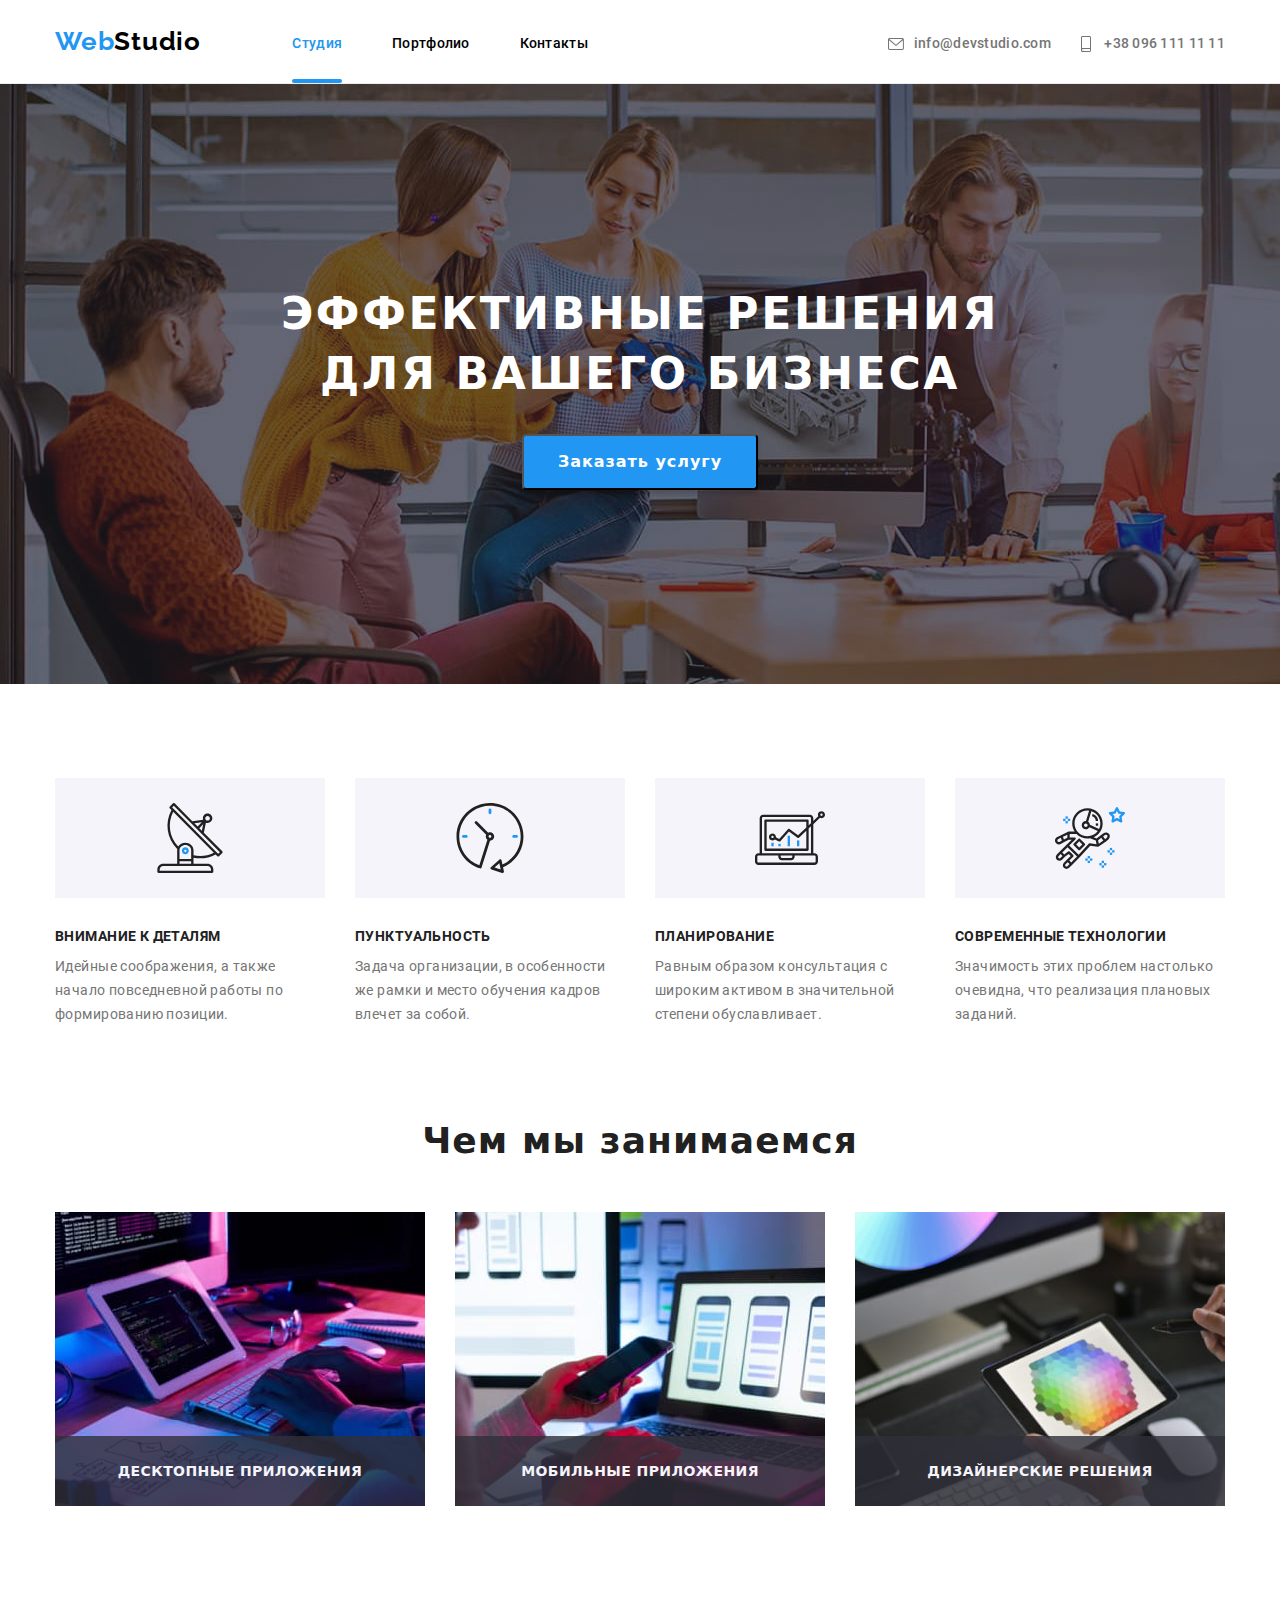
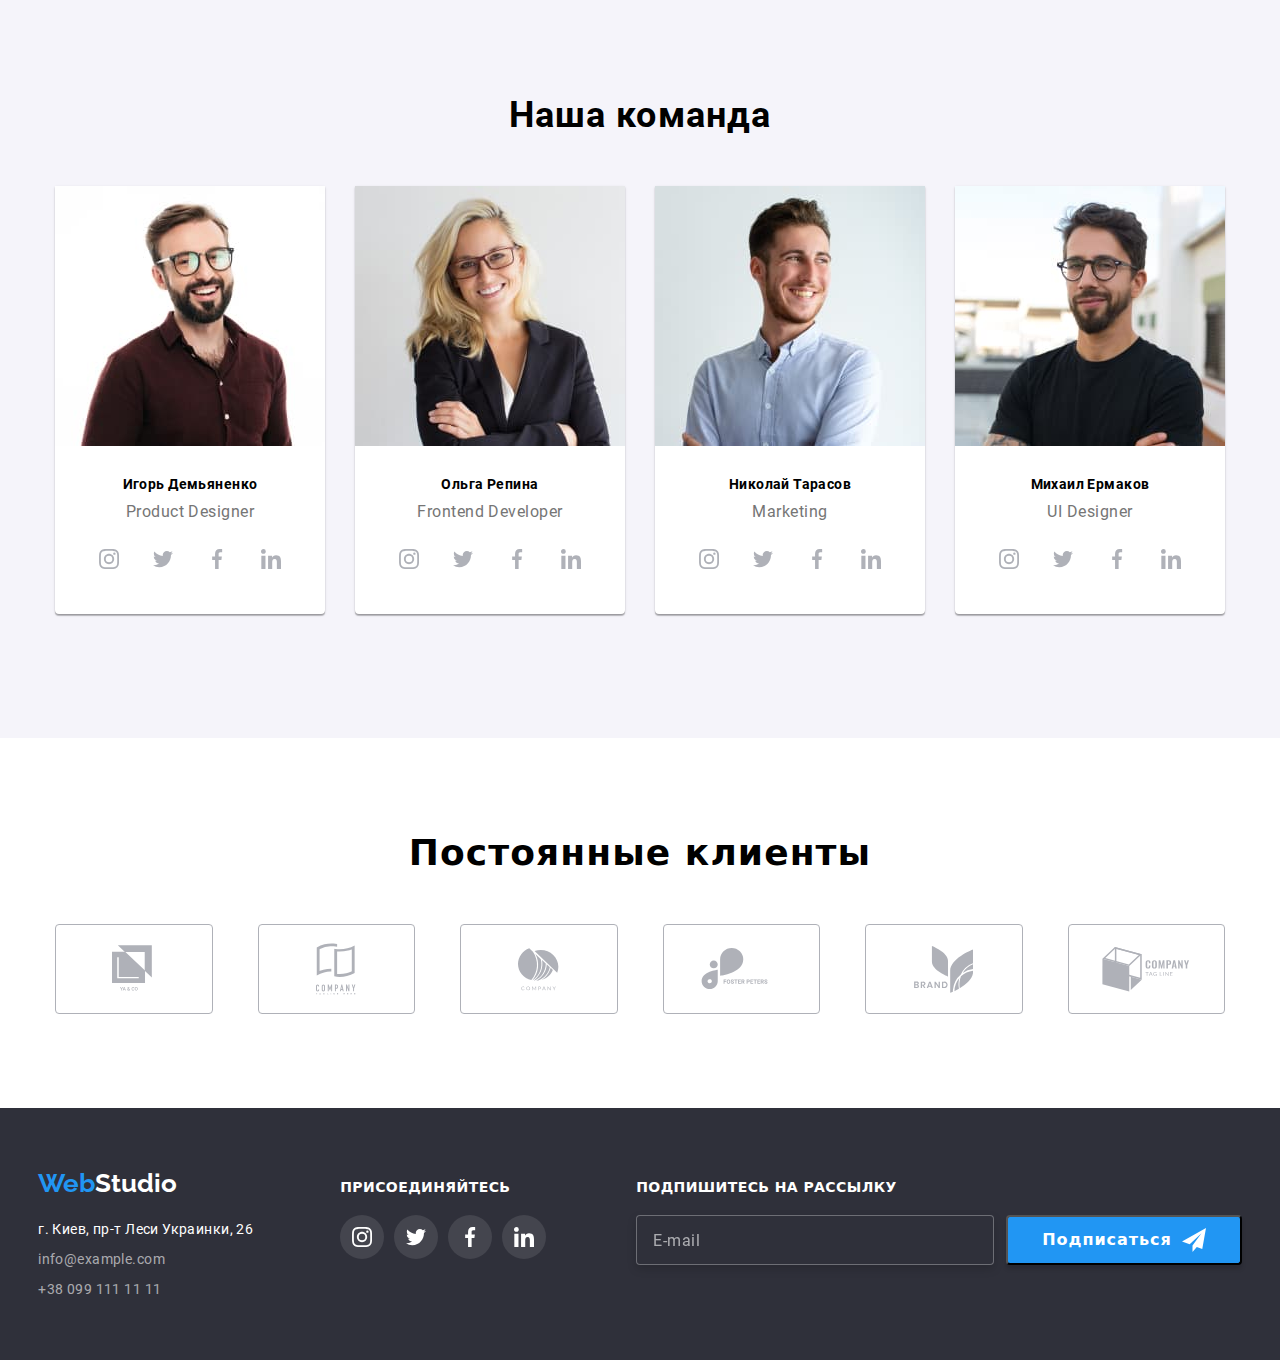
==== commit aca6ae2c: "footer-heights-devices-fixed" ====
--- a/index.html
+++ b/index.html
@@ -373,7 +373,7 @@
                     <label for="email">
                         <input type="email" class="footer__input" name="email" id="email" placeholder="E-mail" />
                     </label>
-                    <button class="footer__subscribe">Подписаться</button>
+                    <button type="button" class="footer__subscribe">Подписаться</button>
                 </form>
             </div>
         </div>
--- a/css/main.min.css
+++ b/css/main.min.css
@@ -1 +1 @@
-*,*::before,*::after{box-sizing:border-box}ul{list-style:none;margin:0;padding:0}a{text-decoration:none}h1,h2,h3,h4,h5,h6,p{margin:0;padding:0}section{padding-top:60px;padding-bottom:60px}@media screen and (min-width: 1200px)and (min-width: 768px){section{padding-top:94px;padding-bottom:94px}}.container{max-width:480px;margin-left:auto;margin-right:auto;padding-left:15px;padding-right:15px}@media screen and (min-width: 768px){.container{min-width:768px}}@media screen and (min-width: 1200px){.container{min-width:1200px}}img{display:block;max-width:100%;height:auto}h1{font-weight:900;font-size:26px;line-height:42px;text-align:center;letter-spacing:.06em;text-transform:uppercase}@media screen and (min-width: 1200px){h1{font-size:44px;line-height:60px}}h2{font-weight:700;font-size:28px;line-height:33px;text-align:center;letter-spacing:.03em;margin-bottom:30px}@media screen and (min-width: 769px){h2{font-size:36px;line-height:42px;margin-bottom:50px}}h3{font-weight:700;font-size:14px;line-height:16px;letter-spacing:.03em}p{font-weight:400;font-size:14px;line-height:24px;letter-spacing:.03em}@font-face{font-family:"Raleway";font-style:normal;font-weight:700;src:url("../fonts/raleway-v18-latin_cyrillic-700.eot");src:local(""),url("../fonts/raleway-v18-latin_cyrillic-700.eot?#iefix") format("embedded-opentype"),url("../fonts/raleway-v18-latin_cyrillic-700.woff2") format("woff2"),url("../fonts/raleway-v18-latin_cyrillic-700.woff") format("woff"),url("../fonts/raleway-v18-latin_cyrillic-700.ttf") format("truetype"),url("../fonts/raleway-v18-latin_cyrillic-700.svg#Raleway") format("svg")}@font-face{font-family:"Roboto";font-style:normal;font-weight:400;src:url("../fonts/roboto-v20-latin_cyrillic-regular.eot");src:local(""),url("../fonts/roboto-v20-latin_cyrillic-regular.eot?#iefix") format("embedded-opentype"),url("../fonts/roboto-v20-latin_cyrillic-regular.woff2") format("woff2"),url("../fonts/roboto-v20-latin_cyrillic-regular.woff") format("woff"),url("../fonts/roboto-v20-latin_cyrillic-regular.ttf") format("truetype"),url("../fonts/roboto-v20-latin_cyrillic-regular.svg#Roboto") format("svg")}@font-face{font-family:"Roboto";font-style:normal;font-weight:500;src:url("../fonts/roboto-v20-latin_cyrillic-500.eot");src:local(""),url("../fonts/roboto-v20-latin_cyrillic-500.eot?#iefix") format("embedded-opentype"),url("../fonts/roboto-v20-latin_cyrillic-500.woff2") format("woff2"),url("../fonts/roboto-v20-latin_cyrillic-500.woff") format("woff"),url("../fonts/roboto-v20-latin_cyrillic-500.ttf") format("truetype"),url("../fonts/roboto-v20-latin_cyrillic-500.svg#Roboto") format("svg")}@font-face{font-family:"Roboto";font-style:normal;font-weight:700;src:url("../fonts/roboto-v20-latin_cyrillic-700.eot");src:local(""),url("../fonts/roboto-v20-latin_cyrillic-700.eot?#iefix") format("embedded-opentype"),url("../fonts/roboto-v20-latin_cyrillic-700.woff2") format("woff2"),url("../fonts/roboto-v20-latin_cyrillic-700.woff") format("woff"),url("../fonts/roboto-v20-latin_cyrillic-700.ttf") format("truetype"),url("../fonts/roboto-v20-latin_cyrillic-700.svg#Roboto") format("svg")}@font-face{font-family:"Roboto";font-style:normal;font-weight:900;src:url("../fonts/roboto-v20-latin_cyrillic-900.eot");src:local(""),url("../fonts/roboto-v20-latin_cyrillic-900.eot?#iefix") format("embedded-opentype"),url("../fonts/roboto-v20-latin_cyrillic-900.woff2") format("woff2"),url("../fonts/roboto-v20-latin_cyrillic-900.woff") format("woff"),url("../fonts/roboto-v20-latin_cyrillic-900.ttf") format("truetype"),url("../fonts/roboto-v20-latin_cyrillic-900.svg#Roboto") format("svg")}.header{position:relative;border-bottom:1px solid #ececec;background-color:#fff}@media screen and (max-width: 767px){.header{position:sticky;top:0;width:100%;z-index:1}}.site-nav{display:flex;align-items:center;justify-content:space-between}.main-logo{display:flex;padding:15px 0;font-family:"Raleway",sans-serif;font-weight:700;font-size:24px;line-height:28px;letter-spacing:.03em;color:#000}@media screen and (min-width: 768px){.main-logo{padding:0;font-size:24px;line-height:28px}}@media screen and (min-width: 1200px){.main-logo{font-size:26px;line-height:31px}}.web{color:#2196f3}.menu-container{background-color:#fff;text-align:center;font-size:20px}@media screen and (max-width: 767px){.menu-container{display:none;position:absolute;top:100%;left:0;width:100%;padding-top:60px;padding-bottom:60px}.menu-container.is-open{display:block}}@media screen and (min-width: 768px){.menu-container{display:flex;align-items:center;justify-content:space-between}}.main-nav{display:block;margin-bottom:60px}@media screen and (min-width: 768px){.main-nav{display:flex;padding-top:30px;padding-bottom:30px;margin-left:85px;margin-right:84px;margin-bottom:0}}@media screen and (min-width: 1200px){.main-nav{margin-left:auto;margin-right:300px}}.main-nav a{position:relative;font-family:"Roboto",sans-serif;font-weight:500;font-size:18px;line-height:21px;letter-spacing:.02em;color:#000;padding-bottom:8px}@media screen and (min-width: 768px){.main-nav a{padding:32px 0;font-size:14px;line-height:16px}}.main-nav a:hover,.main-nav a:focus{color:#2196f3}.main-nav .main-nav__item:not(:last-child){padding-bottom:40px}@media screen and (min-width: 768px){.main-nav .main-nav__item:not(:last-child){padding-right:50px;padding-bottom:0}}.contacts{display:flex;flex-direction:column;align-items:center;justify-content:space-between;margin-left:auto}@media screen and (min-width: 768px){.contacts{align-items:baseline;padding:auto}}@media screen and (min-width: 1200px){.contacts{flex-direction:row}}.contacts li:not(:last-child){margin-bottom:16px}@media screen and (min-width: 768px){.contacts li:not(:last-child){margin-bottom:10px}}@media screen and (min-width: 1200px){.contacts li:not(:last-child){margin-bottom:0;margin-right:30px}}.contacts-link{font-family:"Roboto",sans-serif;font-weight:500;font-size:18px;line-height:21px;letter-spacing:.02em;color:#757575;transition:color 250ms cubic-bezier(0.4, 0, 0.2, 1)}.contacts-link:hover,.contacts-link:focus{color:#2196f3}@media screen and (min-width: 768px){.contacts-link{font-size:12px;line-height:14px}}@media screen and (min-width: 1200px){.contacts-link{font-size:14px;line-height:16px}}.link.current{color:#2196f3}.link.current::after{display:block;content:"";position:absolute;left:0;bottom:0px;width:100%;height:4px;border-radius:2px;background-color:#2196f3}.contacts-link__icon{vertical-align:middle;margin-right:10px;fill:currentColor}.menu-button{display:inline-flex;margin:0;padding:0;border:none;background-color:#fff}.menu-button:hover,.menu-button:focus{fill:#2196f3}@media screen and (min-width: 768px){.menu-button{display:none}}.menu-button .icon-cross{display:none}.menu-button.is-open .icon-cross{display:block}.menu-button.is-open .icon-menu{display:none}.hero{max-width:1600px;max-height:600px;margin-left:auto;margin-right:auto;text-align:center;padding:118px 0;align-content:center;background-color:#2f303a;background-repeat:no-repeat;background-position:center;background-size:cover}@media screen and (max-width: 767px){.hero{background-image:linear-gradient(to right, rgba(47, 48, 58, 0.4), rgba(47, 48, 58, 0.4)),url(../images/hero-image/hero-mob.jpg)}}@media screen and (min-device-pixel-ratio: 2),screen and (-webkit-min-device-pixel-ratio: 2),screen and (-o-min-device-pixel-ratio: 2/1),screen and (min-resolution: 192dpi),screen and (min-resolution: 2dppx){.hero{background-image:linear-gradient(to right, rgba(47, 48, 58, 0.4), rgba(47, 48, 58, 0.4)),url(../images/hero-image/hero-mob@2x.jpg)}}@media screen and (min-device-pixel-ratio: 3),screen and (-webkit-min-device-pixel-ratio: 3),screen and (-o-min-device-pixel-ratio: 3/1),screen and (min-resolution: 288dpi),screen and (min-resolution: 3dppx){.hero{background-image:linear-gradient(to right, rgba(47, 48, 58, 0.4), rgba(47, 48, 58, 0.4)),url(../images/hero-image/hero-mob@3x.jpg)}}@media screen and (min-width: 768px){.hero{background-image:linear-gradient(to right, rgba(47, 48, 58, 0.4), rgba(47, 48, 58, 0.4)),url(../images/hero-image/hero-tab.jpg)}}@media screen and (min-width: 768px)and (min-device-pixel-ratio: 2),screen and (min-width: 768px)and (-webkit-min-device-pixel-ratio: 2),screen and (min-width: 768px)and (-o-min-device-pixel-ratio: 2/1),screen and (min-width: 768px)and (min-resolution: 192dpi),screen and (min-width: 768px)and (min-resolution: 2dppx){.hero{background-image:linear-gradient(to right, rgba(47, 48, 58, 0.4), rgba(47, 48, 58, 0.4)),url(../images/hero-image/hero-tab@2x.jpg)}}@media screen and (min-width: 768px)and (min-device-pixel-ratio: 3),screen and (min-width: 768px)and (-webkit-min-device-pixel-ratio: 3),screen and (min-width: 768px)and (-o-min-device-pixel-ratio: 3/1),screen and (min-width: 768px)and (min-resolution: 288dpi),screen and (min-width: 768px)and (min-resolution: 3dppx){.hero{background-image:linear-gradient(to right, rgba(47, 48, 58, 0.4), rgba(47, 48, 58, 0.4)),url(../images/hero-image/hero-tab@3x.jpg)}}@media screen and (min-width: 1200px){.hero{padding:200px 0;background:linear-gradient(to right, rgba(47, 48, 58, 0.4), rgba(47, 48, 58, 0.4)),url(../images/hero-image/hero.jpg)}}@media screen and (min-width: 1200px)and (min-device-pixel-ratio: 2),screen and (min-width: 1200px)and (-webkit-min-device-pixel-ratio: 2),screen and (min-width: 1200px)and (-o-min-device-pixel-ratio: 2/1),screen and (min-width: 1200px)and (min-resolution: 192dpi),screen and (min-width: 1200px)and (min-resolution: 2dppx){.hero{background-image:linear-gradient(to right, rgba(47, 48, 58, 0.4), rgba(47, 48, 58, 0.4)),url(../images/hero-image/hero@2x.jpg)}}@media screen and (min-width: 1200px)and (min-device-pixel-ratio: 3),screen and (min-width: 1200px)and (-webkit-min-device-pixel-ratio: 3),screen and (min-width: 1200px)and (-o-min-device-pixel-ratio: 3/1),screen and (min-width: 1200px)and (min-resolution: 288dpi),screen and (min-width: 1200px)and (min-resolution: 3dppx){.hero{background-image:linear-gradient(to right, rgba(47, 48, 58, 0.4), rgba(47, 48, 58, 0.4)),url(../images/hero-image/hero@3x.jpg)}}.hero__title{margin:0;margin-bottom:30px;color:#fff}.hero__button{display:inline-block;border-radius:4px;padding:11px 34px;min-width:200px;font-weight:700;font-size:16px;line-height:30px;align-items:center;text-align:center;letter-spacing:.06em;color:#fff;background:#2196f3;box-shadow:0px 4px 4px rgba(0,0,0,.15);transition:250ms cubic-bezier(0.4, 0, 0.2, 1)}@media screen and (min-width: 768px){.feature__item{display:flex;flex-wrap:wrap;margin:-15px}}.feature__thumb{width:100%}@media screen and (min-width: 768px){.feature__thumb{width:calc((100% - 2 * 30px) / 2);margin:15px}}@media screen and (min-width: 1200px){.feature__thumb{width:270px}}.feature__thumb::before{display:block;content:"";height:120px;margin-bottom:30px;background-size:70px 70px;background-repeat:no-repeat;background-position:center;background-color:#f5f4fa}.antenna::before{background-image:url(../images/icons/antenna.svg)}.clock::before{background-image:url(../images/icons/clock.svg)}.diagram::before{background-image:url(../images/icons/diagram.svg)}.astronaut::before{background-image:url(../images/icons/astronaut.svg)}.feature__thumb h3{margin-bottom:10px;font-family:"Roboto",sans-serif;text-transform:uppercase;color:#212121}@media screen and (max-width: 767px){.feature__thumb h3{text-align:center}}.feature__thumb p{font-family:"Roboto",sans-serif;color:#757575}@media screen and (max-width: 480px){.feature__thumb p{text-align:justify}}@media screen and (max-width: 1199px){.works{display:none}}@media screen and (min-width: 1200px){.works{padding-top:0}}.works__title{margin-bottom:50px;color:#212121}.works__item{display:flex}.works__item li{width:370px}.works__item li:not(:last-child){margin-right:30px}.works__product{position:relative;contain:"";display:block}.works__descript{position:absolute;bottom:0;left:0;width:100%;height:70px;color:#f5f4fa;background-color:rgba(47,48,58,.8);display:flex;justify-content:center;align-items:center;text-transform:uppercase}.team__title{font-family:"Roboto",sans-serif}.team{background-color:#f5f4fa}.team h3{font-family:"Roboto",sans-serif;margin-bottom:10px}.team p{font-family:"Roboto",sans-serif;margin-bottom:16px;font-size:16px;line-height:19px;color:#757575}.team__list{display:block}@media screen and (min-width: 768px){.team__list{display:flex;flex-wrap:wrap;margin:0 -15px}}@media screen and (min-width: 1200px){.team__list{flex-wrap:nowrap}}.team__member{width:100%;background-color:#fff;box-shadow:0px 1px 3px rgba(0,0,0,.12),0px 1px 1px rgba(0,0,0,.14),0px 2px 1px rgba(0,0,0,.2);border-radius:0px 0px 4px 4px}.team__member:not(:last-child){margin-bottom:30px}@media screen and (min-width: 768px){.team__member{width:calc((100% - 2 * 30px) / 2);margin:15px;height:536px}}@media screen and (min-width: 1200px){.team__member{margin:0 15px;height:428px}}.team__card{text-align:center;padding:30px 32px}.socials{display:flex;justify-content:center}.social-link{display:flex;justify-content:center;align-items:center;width:44px;height:44px;border-radius:50%;color:#afb1b8;transition:color 250ms cubic-bezier(0.4, 0, 0.2, 1),background-color 250ms cubic-bezier(0.4, 0, 0.2, 1)}.social-icon{fill:currentColor}.social-link:hover,.social-link:focus{background-color:#2196f3;color:#fff}.social-item:not(:last-child){margin-right:10px}@media screen and (max-width: 480px)and (min-width: 768px){.client{display:flex;flex-wrap:wrap;justify-content:center}}.client__list{display:flex;flex-wrap:wrap;margin:-15px}@media screen and (min-width: 1200px){.client__list{flex-wrap:nowrap}}.client__item{width:calc((100% - 2 * 30px) / 2);margin:15px;height:90px}@media screen and (min-width: 768px){.client__item{width:calc((100% - 3 * 30px) / 3);margin:15px}}@media screen and (min-width: 1200px){.client__item{width:calc((100% - 150px) / 6)}.client__item:not(:last-child){margin-right:30px}}.client__link{display:flex;justify-content:center;align-items:center;height:100%;border:1px solid #afb1b8;border-radius:4px;color:#afb1b8;transition:border-color 250ms cubic-bezier(0.4, 0, 0.2, 1),color 250ms cubic-bezier(0.4, 0, 0.2, 1)}.client__link:hover,.client__link:focus{border-color:#2196f3;color:#2196f3}.client__icon{fill:currentColor}footer{padding:60px 0;background-color:#2f303a;color:#fff;text-decoration:none}address{font-style:normal;margin-top:20px}.footer{display:flex;flex-direction:column}@media screen and (min-width: 768px){.footer{flex-wrap:wrap;flex-direction:row;align-items:baseline;justify-content:center;padding:0 80px}}@media screen and (min-width: 1200px){.footer{flex-wrap:nowrap;justify-content:baseline;padding:0}}@media screen and (min-width: 768px){.footer__contacts{margin-right:auto}}@media screen and (min-width: 1200px){.footer__contacts{margin-right:70px}}.footer__logo{display:flex;justify-content:center;margin-bottom:20px;font-family:"Raleway",sans-serif;font-weight:700;font-size:26px;color:#fff}@media screen and (min-width: 1200px){.footer__logo{justify-content:flex-start}}.footer__nav{text-align:center;margin-bottom:60px}@media screen and (min-width: 1200px){.footer__nav{text-align:start}.footer__nav li:not(:last-child){margin-bottom:9px}}.footer__nav a{font-family:"Roboto",sans-serif;font-weight:400;font-size:14px;line-height:24px;letter-spacing:.03em;color:rgba(255,255,255,.6);transition:cubic-bezier(0.4, 0, 0.2, 1)}.footer__nav a:focus{color:#2196f3}.footer__nav .map{color:#fff}.footer__text{display:block;margin-bottom:20px;font-size:14px;font-style:normal;font-weight:700;line-height:1.17;letter-spacing:.03em;text-align:center;text-transform:uppercase;color:#fff}@media screen and (min-width: 1200px){.footer__text{text-align:left}}.socials-list__footer{display:flex;justify-content:center;margin-left:0;margin-right:auto;margin-bottom:60px}.social-item__footer:not(:last-child){margin-right:10px}.social-link__footer{display:flex;justify-content:center;align-items:center;width:44px;height:44px;border-radius:50%;background-color:rgba(255,255,255,.1);color:#fff;transition:background-color 250ms cubic-bezier(0.4, 0, 0.2, 1)}.social-link__footer:hover,.social-link__footer:focus{background-color:#2196f3}.social-icon__footer{width:20px;height:20px;fill:currentColor;transition:fill 250ms cubic-bezier(0.4, 0, 0.2, 1)}.social-icon__footer:hover,.social-icon__footer:focus{fill:currentColor}.footer__subscription{display:block}@media screen and (min-width: 1200px){.footer__subscription{margin-left:90px}}@media screen and (min-width: 1200px){.footer__mailing{display:flex;justify-content:center;align-self:baseline}}.footer__input{position:relative;margin-bottom:20px;padding:15px 16px;width:100%;height:50px;background-color:#2f303a;border:1px solid rgba(255,255,255,.3);color:#fff;filter:drop-shadow(0px 4px 4px rgba(0, 0, 0, 0.15));border-radius:4px}.footer__input::placeholder{display:flex;align-items:center;font-weight:400;font-size:16px;line-height:1.25;letter-spacing:.03em;color:rgba(255,255,255,.6)}@media screen and (min-width: 768px){.footer__input{width:450px}}@media screen and (min-width: 1200px){.footer__input{display:flex;justify-content:center;margin-right:12px;width:358px}}.footer__subscription{display:block}@media screen and (min-width: 1200px){.footer__subscription{margin-left:90px}}@media screen and (min-width: 1200px){.footer__mailing{display:flex;justify-content:center;align-self:baseline}}.footer__input{position:relative;margin-bottom:20px;padding:15px 16px;width:100%;height:50px;background-color:#2f303a;border:1px solid rgba(255,255,255,.3);color:#fff;filter:drop-shadow(0px 4px 4px rgba(0, 0, 0, 0.15));border-radius:4px}.footer__input::placeholder{display:flex;align-items:center;font-weight:400;font-size:16px;line-height:1.25;letter-spacing:.03em;color:rgba(255,255,255,.6)}@media screen and (min-width: 768px){.footer__input{width:450px}}@media screen and (min-width: 1200px){.footer__input{display:flex;justify-content:center;margin-right:12px;width:358px}}.footer__subscribe{display:flex;border-radius:4px;padding:11px 34px;margin:0;min-width:200px;height:50px;font-weight:700;font-size:16px;line-height:30px;align-items:center;text-align:center;letter-spacing:.06em;color:#fff;background:#2196f3;box-shadow:0px 4px 4px rgba(0,0,0,.15);cursor:pointer}@media screen and (max-width: 1199px){.footer__subscribe{position:absolute;left:50%;transform:translate(-50%, 0)}}.footer__subscribe::after{display:inline-block;content:"";width:24px;height:24px;margin-left:10px;transition:background 250ms cubic-bezier(0.4, 0, 0.2, 1);background-image:url("../images/icons/icon-send.svg")}.footer__subscribe:hover,.footer__subscribe:focus{background:#188ce8}.portfolio__nav-list{display:flex;flex-wrap:wrap;margin-bottom:40px}@media screen and (min-width: 768px){.portfolio__nav-list{margin-bottom:30px;justify-content:center}}@media screen and (min-width: 1200px){.portfolio__nav-list{margin-bottom:50px}}.portfolio__filter{display:inline-block;padding:6px 22px;margin-bottom:16px;border-color:transparent;border-radius:4px;outline:none;font-weight:500;font-size:16px;line-height:1.63;letter-spacing:.03em;text-align:center;color:#212121;background-color:#f5f4fa;transition:background-color 250ms cubic-bezier(0.4, 0, 0.2, 1),color 250ms cubic-bezier(0.4, 0, 0.2, 1),box-shadow 250ms cubic-bezier(0.4, 0, 0.2, 1);cursor:pointer}.portfolio__filter:hover,.portfolio__filter:focus{background-color:#2196f3;color:#fff;box-shadow:0px 3px 1px rgba(0,0,0,.1),0px 1px 2px rgba(0,0,0,.08),0px 2px 2px rgba(0,0,0,.12)}.portfolio__nav:not(:last-child){margin-right:8px}.portfolio__list{display:inline-block;flex-wrap:wrap;transition:box-shadow 250ms cubic-bezier(0.4, 0, 0.2, 1)}.portfolio__list a:hover,.portfolio__list a:focus{display:block;box-shadow:0px 3px 1px rgba(0,0,0,.1),0px 1px 2px rgba(0,0,0,.08),0px 2px 2px rgba(0,0,0,.12)}@media screen and (min-width: 768px){.portfolio__list{display:flex;margin:-15px}}.portfolio__card{display:inline-block;max-width:100%;height:404px;border:1px solid #eee;margin-bottom:30px}@media screen and (min-width: 768px){.portfolio__card{max-width:calc((100% - 2 * 30px) / 2);margin:15px}}@media screen and (min-width: 768px)and (max-width: 1199px){.portfolio__card:nth-child(2){height:440px}}@media screen and (min-width: 1200px){.portfolio__card{width:370px}}.portfolio__card img{display:block}.portfolio__card a:hover .img-description,.portfolio__card a:hover .img-description{transform:translateY(-100%)}.img__card{position:relative;overflow:hidden;width:100%;height:294px}.img-description{position:absolute;top:100%;left:0%;width:100%;height:100%;padding:63px 24px;background-color:rgba(33,150,243,.9);transition:transform 250ms cubic-bezier(0.4, 0, 0.2, 1)}.img-text{font-family:"Roboto",sans-serif;font-size:18px;line-height:28px;color:#f5f4fa}.text__card{max-width:370px;padding:20px 24px}.text__card h3{margin-bottom:4px;font-family:"Roboto",sans-serif;font-size:18px;line-height:36px;letter-spacing:.06em;color:#212121}.text__card p{font-family:"Roboto",sans-serif;font-size:16px;line-height:30px;color:#757575}.backdrop{position:fixed;top:0;left:0;width:100%;height:100%;background:rgba(0,0,0,.2);transition:opacity 250ms cubic-bezier(0.4, 0, 0.2, 1);opacity:1;z-index:2;overflow-y:scroll}.backdrop.is-hidden{visibility:hidden;opacity:0;pointer-events:none}.backdrop.is-hidden .modal{transform:translate(-50%, -50%) scale(0.8);transition:250ms cubic-bezier(0.4, 0, 0.2, 1)}.modal{position:absolute;top:50%;left:50%;width:450px;height:609px;padding:40px;background-color:#fff;box-shadow:0px 1px 3px rgba(0,0,0,.12),0px 1px 1px rgba(0,0,0,.14),0px 2px 1px rgba(0,0,0,.2);border-radius:4px;transform:translate(-50%, -50%) scale(1);transition:transform 250ms cubic-bezier(0.4, 0, 0.2, 1)}@media screen and (max-width: 479px){.modal{margin-top:60px;max-width:320px}}@media screen and (min-width: 1200px){.modal{width:528px;height:581px}}.modal-form h2{font-family:"Roboto",sans-serif;margin-bottom:12px;font-weight:700;font-size:20px;line-height:23px;text-align:center;letter-spacing:.03em}.modal-close{position:absolute;top:8px;right:8px;width:30px;height:30px;padding:0;background-image:url(../images/icons/close.svg);background-size:cover;background-repeat:no-repeat;background-color:transparent;border:none;cursor:pointer;transition:250ms cubic-bezier(0.4, 0, 0.2, 1)}.form{display:flex;flex-direction:column}.form-field{position:relative;content:"";margin-bottom:4px;display:flex;flex-direction:column}.form-input{max-height:40px;margin-bottom:10px;padding:12px 15px 12px 42px;border:1px solid rgba(33,33,33,.2);border-radius:4px}.form-label{margin-bottom:4px;color:#757575;font-family:"Roboto",sans-serif;font-weight:400;font-size:12px;line-height:14px;letter-spacing:.01em}.modal input:focus,.modal textarea:focus{border-color:#2196f3;outline:none;cursor:pointer}.modal input::placeholder{cursor:pointer}.modal input:focus::placeholder{cursor:pointer}.modal input:focus~svg{fill:#2196f3;cursor:pointer}.form-input:focus+.icon{fill:#2196f3;transition:250ms cubic-bezier(0.4, 0, 0.2, 1)}.icon{position:absolute;content:"";top:50%;left:12px;transform:translateY(-30%);display:block}.icon-marker{width:18px;height:18px}.comment-text{resize:none;width:100%;max-height:120px;padding:12px 16px;margin-bottom:20px;border-radius:4px;border:1px solid rgba(33,33,33,.2)}.comment-text::placeholder{font-family:"Roboto",sans-serif;font-weight:400;font-size:14px;line-height:16px;letter-spacing:.01em;color:rgba(117,117,117,.5)}.form-check{position:relative;align-items:center;font-family:"Roboto",sans-serif;font-weight:400;font-size:12px;line-height:14px;letter-spacing:.03em;color:#757575}@media screen and (min-width: 1200px){.form-check{font-size:14px;line-height:24px}}.form-check a{color:#2196f3;text-decoration:underline}.check-label{display:flex;align-items:center;margin-bottom:30px}.visually-hidden{position:absolute;width:1px;height:1px;margin:-1px;border:0;padding:0;clip:rect(0 0 0 0);overflow:hidden}.check-box::after{display:inline-block;vertical-align:middle;content:"";margin-right:8px;width:16px;height:15px;border-radius:1px;box-shadow:0 0 0 2px #212121}.check-input:checked+.check-box::after{transition:250ms cubic-bezier(0.4, 0, 0.2, 1);box-shadow:0 0 0 2px #2196f3;background-color:#2196f3;background-image:url(../images/icons/check2.svg)}.check-text{align-self:center}.form__submit{align-self:center;max-width:200px;height:50px;color:#fff;background-color:#2196f3;box-shadow:0px 4px 4px rgba(0,0,0,.15);border-radius:4px;cursor:pointer;font-family:"Roboto",sans-serif;font-weight:700;font-size:16px;line-height:1.87;letter-spacing:.06em;border-radius:4px;border:none;align-self:center;padding-right:55px;padding-left:56px;transition:background-color 250ms cubic-bezier(0.4, 0, 0.2, 1)}.form__submit:hover,.form__submit:focus{background-color:#188ce8}/*# sourceMappingURL=main.min.css.map */+*,*::before,*::after{box-sizing:border-box}ul{list-style:none;margin:0;padding:0}a{text-decoration:none}h1,h2,h3,h4,h5,h6,p{margin:0;padding:0}section{padding-top:60px;padding-bottom:60px}@media screen and (min-width: 1200px)and (min-width: 768px){section{padding-top:94px;padding-bottom:94px}}.container{max-width:480px;margin-left:auto;margin-right:auto;padding-left:15px;padding-right:15px}@media screen and (min-width: 768px){.container{min-width:768px}}@media screen and (min-width: 1200px){.container{min-width:1200px}}img{display:block;max-width:100%;height:auto}h1{font-weight:900;font-size:26px;line-height:42px;text-align:center;letter-spacing:.06em;text-transform:uppercase}@media screen and (min-width: 1200px){h1{font-size:44px;line-height:60px}}h2{font-weight:700;font-size:28px;line-height:33px;text-align:center;letter-spacing:.03em;margin-bottom:30px}@media screen and (min-width: 769px){h2{font-size:36px;line-height:42px;margin-bottom:50px}}h3{font-weight:700;font-size:14px;line-height:16px;letter-spacing:.03em}p{font-weight:400;font-size:14px;line-height:24px;letter-spacing:.03em}@font-face{font-family:"Raleway";font-style:normal;font-weight:700;src:url("../fonts/raleway-v18-latin_cyrillic-700.eot");src:local(""),url("../fonts/raleway-v18-latin_cyrillic-700.eot?#iefix") format("embedded-opentype"),url("../fonts/raleway-v18-latin_cyrillic-700.woff2") format("woff2"),url("../fonts/raleway-v18-latin_cyrillic-700.woff") format("woff"),url("../fonts/raleway-v18-latin_cyrillic-700.ttf") format("truetype"),url("../fonts/raleway-v18-latin_cyrillic-700.svg#Raleway") format("svg")}@font-face{font-family:"Roboto";font-style:normal;font-weight:400;src:url("../fonts/roboto-v20-latin_cyrillic-regular.eot");src:local(""),url("../fonts/roboto-v20-latin_cyrillic-regular.eot?#iefix") format("embedded-opentype"),url("../fonts/roboto-v20-latin_cyrillic-regular.woff2") format("woff2"),url("../fonts/roboto-v20-latin_cyrillic-regular.woff") format("woff"),url("../fonts/roboto-v20-latin_cyrillic-regular.ttf") format("truetype"),url("../fonts/roboto-v20-latin_cyrillic-regular.svg#Roboto") format("svg")}@font-face{font-family:"Roboto";font-style:normal;font-weight:500;src:url("../fonts/roboto-v20-latin_cyrillic-500.eot");src:local(""),url("../fonts/roboto-v20-latin_cyrillic-500.eot?#iefix") format("embedded-opentype"),url("../fonts/roboto-v20-latin_cyrillic-500.woff2") format("woff2"),url("../fonts/roboto-v20-latin_cyrillic-500.woff") format("woff"),url("../fonts/roboto-v20-latin_cyrillic-500.ttf") format("truetype"),url("../fonts/roboto-v20-latin_cyrillic-500.svg#Roboto") format("svg")}@font-face{font-family:"Roboto";font-style:normal;font-weight:700;src:url("../fonts/roboto-v20-latin_cyrillic-700.eot");src:local(""),url("../fonts/roboto-v20-latin_cyrillic-700.eot?#iefix") format("embedded-opentype"),url("../fonts/roboto-v20-latin_cyrillic-700.woff2") format("woff2"),url("../fonts/roboto-v20-latin_cyrillic-700.woff") format("woff"),url("../fonts/roboto-v20-latin_cyrillic-700.ttf") format("truetype"),url("../fonts/roboto-v20-latin_cyrillic-700.svg#Roboto") format("svg")}@font-face{font-family:"Roboto";font-style:normal;font-weight:900;src:url("../fonts/roboto-v20-latin_cyrillic-900.eot");src:local(""),url("../fonts/roboto-v20-latin_cyrillic-900.eot?#iefix") format("embedded-opentype"),url("../fonts/roboto-v20-latin_cyrillic-900.woff2") format("woff2"),url("../fonts/roboto-v20-latin_cyrillic-900.woff") format("woff"),url("../fonts/roboto-v20-latin_cyrillic-900.ttf") format("truetype"),url("../fonts/roboto-v20-latin_cyrillic-900.svg#Roboto") format("svg")}.header{position:relative;border-bottom:1px solid #ececec;background-color:#fff}@media screen and (max-width: 767px){.header{position:sticky;top:0;width:100%;z-index:1}}.site-nav{display:flex;align-items:center;justify-content:space-between}.main-logo{display:flex;padding:15px 0;font-family:"Raleway",sans-serif;font-weight:700;font-size:24px;line-height:28px;letter-spacing:.03em;color:#000}@media screen and (min-width: 768px){.main-logo{padding:0;font-size:24px;line-height:28px}}@media screen and (min-width: 1200px){.main-logo{font-size:26px;line-height:31px}}.web{color:#2196f3}.menu-container{background-color:#fff;text-align:center;font-size:20px}@media screen and (max-width: 767px){.menu-container{display:none;position:absolute;top:100%;left:0;width:100%;padding-top:60px;padding-bottom:60px}.menu-container.is-open{display:block}}@media screen and (min-width: 768px){.menu-container{display:flex;align-items:center;justify-content:space-between}}.main-nav{display:block;margin-bottom:60px}@media screen and (min-width: 768px){.main-nav{display:flex;padding-top:30px;padding-bottom:30px;margin-left:85px;margin-right:84px;margin-bottom:0}}@media screen and (min-width: 1200px){.main-nav{margin-left:auto;margin-right:300px}}.main-nav a{position:relative;font-family:"Roboto",sans-serif;font-weight:500;font-size:18px;line-height:21px;letter-spacing:.02em;color:#000;padding-bottom:8px}@media screen and (min-width: 768px){.main-nav a{padding:32px 0;font-size:14px;line-height:16px}}.main-nav a:hover,.main-nav a:focus{color:#2196f3}.main-nav .main-nav__item:not(:last-child){padding-bottom:40px}@media screen and (min-width: 768px){.main-nav .main-nav__item:not(:last-child){padding-right:50px;padding-bottom:0}}.contacts{display:flex;flex-direction:column;align-items:center;justify-content:space-between;margin-left:auto}@media screen and (min-width: 768px){.contacts{align-items:baseline;padding:auto}}@media screen and (min-width: 1200px){.contacts{flex-direction:row}}.contacts li:not(:last-child){margin-bottom:16px}@media screen and (min-width: 768px){.contacts li:not(:last-child){margin-bottom:10px}}@media screen and (min-width: 1200px){.contacts li:not(:last-child){margin-bottom:0;margin-right:30px}}.contacts-link{font-family:"Roboto",sans-serif;font-weight:500;font-size:18px;line-height:21px;letter-spacing:.02em;color:#757575;transition:color 250ms cubic-bezier(0.4, 0, 0.2, 1)}.contacts-link:hover,.contacts-link:focus{color:#2196f3}@media screen and (min-width: 768px){.contacts-link{font-size:12px;line-height:14px}}@media screen and (min-width: 1200px){.contacts-link{font-size:14px;line-height:16px}}.link.current{color:#2196f3}.link.current::after{display:block;content:"";position:absolute;left:0;bottom:0px;width:100%;height:4px;border-radius:2px;background-color:#2196f3}.contacts-link__icon{vertical-align:middle;margin-right:10px;fill:currentColor}.menu-button{display:inline-flex;margin:0;padding:0;border:none;background-color:#fff}.menu-button:hover,.menu-button:focus{fill:#2196f3}@media screen and (min-width: 768px){.menu-button{display:none}}.menu-button .icon-cross{display:none}.menu-button.is-open .icon-cross{display:block}.menu-button.is-open .icon-menu{display:none}.hero{max-width:1600px;max-height:600px;margin-left:auto;margin-right:auto;text-align:center;padding:118px 0;align-content:center;background-color:#2f303a;background-repeat:no-repeat;background-position:center;background-size:cover}@media screen and (max-width: 767px){.hero{background-image:linear-gradient(to right, rgba(47, 48, 58, 0.4), rgba(47, 48, 58, 0.4)),url(.././images/hero/hero-mob.jpg)}}@media screen and (min-device-pixel-ratio: 2),screen and (-webkit-min-device-pixel-ratio: 2),screen and (-o-min-device-pixel-ratio: 2/1),screen and (min-resolution: 192dpi),screen and (min-resolution: 2dppx){.hero{background-image:linear-gradient(to right, rgba(47, 48, 58, 0.4), rgba(47, 48, 58, 0.4)),url(.././images/hero/hero-mob@2x.jpg)}}@media screen and (min-device-pixel-ratio: 3),screen and (-webkit-min-device-pixel-ratio: 3),screen and (-o-min-device-pixel-ratio: 3/1),screen and (min-resolution: 288dpi),screen and (min-resolution: 3dppx){.hero{background-image:linear-gradient(to right, rgba(47, 48, 58, 0.4), rgba(47, 48, 58, 0.4)),url(.././images/hero/hero-mob@3x.jpg)}}@media screen and (min-width: 768px){.hero{background-image:linear-gradient(to right, rgba(47, 48, 58, 0.4), rgba(47, 48, 58, 0.4)),url(.././images/hero/hero-tab.jpg)}}@media screen and (min-width: 768px)and (min-device-pixel-ratio: 2),screen and (min-width: 768px)and (-webkit-min-device-pixel-ratio: 2),screen and (min-width: 768px)and (-o-min-device-pixel-ratio: 2/1),screen and (min-width: 768px)and (min-resolution: 192dpi),screen and (min-width: 768px)and (min-resolution: 2dppx){.hero{background-image:linear-gradient(to right, rgba(47, 48, 58, 0.4), rgba(47, 48, 58, 0.4)),url(.././images/hero/hero-tab@2x.jpg)}}@media screen and (min-width: 768px)and (min-device-pixel-ratio: 3),screen and (min-width: 768px)and (-webkit-min-device-pixel-ratio: 3),screen and (min-width: 768px)and (-o-min-device-pixel-ratio: 3/1),screen and (min-width: 768px)and (min-resolution: 288dpi),screen and (min-width: 768px)and (min-resolution: 3dppx){.hero{background-image:linear-gradient(to right, rgba(47, 48, 58, 0.4), rgba(47, 48, 58, 0.4)),url(.././images/hero/hero-tab@3x.jpg)}}@media screen and (min-width: 1200px){.hero{padding:200px 0;background:linear-gradient(to right, rgba(47, 48, 58, 0.4), rgba(47, 48, 58, 0.4)),url(.././images/hero/hero.jpg)}}@media screen and (min-width: 1200px)and (min-device-pixel-ratio: 2),screen and (min-width: 1200px)and (-webkit-min-device-pixel-ratio: 2),screen and (min-width: 1200px)and (-o-min-device-pixel-ratio: 2/1),screen and (min-width: 1200px)and (min-resolution: 192dpi),screen and (min-width: 1200px)and (min-resolution: 2dppx){.hero{background-image:linear-gradient(to right, rgba(47, 48, 58, 0.4), rgba(47, 48, 58, 0.4)),url(.././images/hero/hero@2x.jpg)}}@media screen and (min-width: 1200px)and (min-device-pixel-ratio: 3),screen and (min-width: 1200px)and (-webkit-min-device-pixel-ratio: 3),screen and (min-width: 1200px)and (-o-min-device-pixel-ratio: 3/1),screen and (min-width: 1200px)and (min-resolution: 288dpi),screen and (min-width: 1200px)and (min-resolution: 3dppx){.hero{background-image:linear-gradient(to right, rgba(47, 48, 58, 0.4), rgba(47, 48, 58, 0.4)),url(.././images/hero/hero@3x.jpg)}}.hero__title{margin:0;margin-bottom:30px;color:#fff}.hero__button{display:inline-block;border-radius:4px;padding:11px 34px;min-width:200px;font-weight:700;font-size:16px;line-height:30px;align-items:center;text-align:center;letter-spacing:.06em;color:#fff;background:#2196f3;box-shadow:0px 4px 4px rgba(0,0,0,.15);transition:250ms cubic-bezier(0.4, 0, 0.2, 1)}@media screen and (min-width: 768px){.feature__item{display:flex;flex-wrap:wrap;margin:-15px}}.feature__thumb{width:100%}@media screen and (min-width: 768px){.feature__thumb{width:calc((100% - 2 * 30px) / 2);margin:15px}}@media screen and (min-width: 1200px){.feature__thumb{width:270px}}.feature__thumb::before{display:block;content:"";height:120px;margin-bottom:30px;background-size:70px 70px;background-repeat:no-repeat;background-position:center;background-color:#f5f4fa}.antenna::before{background-image:url(../images/icons/antenna.svg)}.clock::before{background-image:url(../images/icons/clock.svg)}.diagram::before{background-image:url(../images/icons/diagram.svg)}.astronaut::before{background-image:url(../images/icons/astronaut.svg)}.feature__thumb h3{margin-bottom:10px;font-family:"Roboto",sans-serif;text-transform:uppercase;color:#212121}@media screen and (max-width: 767px){.feature__thumb h3{text-align:center}}.feature__thumb p{font-family:"Roboto",sans-serif;color:#757575}@media screen and (max-width: 480px){.feature__thumb p{text-align:justify}}@media screen and (max-width: 1199px){.works{display:none}}@media screen and (min-width: 1200px){.works{padding-top:0}}.works__title{margin-bottom:50px;color:#212121}.works__item{display:flex}.works__item li{width:370px}.works__item li:not(:last-child){margin-right:30px}.works__product{position:relative;contain:"";display:block}.works__descript{position:absolute;bottom:0;left:0;width:100%;height:70px;color:#f5f4fa;background-color:rgba(47,48,58,.8);display:flex;justify-content:center;align-items:center;text-transform:uppercase}.team__title{font-family:"Roboto",sans-serif}.team{background-color:#f5f4fa}.team h3{font-family:"Roboto",sans-serif;margin-bottom:10px}.team p{font-family:"Roboto",sans-serif;margin-bottom:16px;font-size:16px;line-height:19px;color:#757575}.team__list{display:block}@media screen and (min-width: 768px){.team__list{display:flex;flex-wrap:wrap;margin:0 -15px}}@media screen and (min-width: 1200px){.team__list{flex-wrap:nowrap}}.team__member{width:100%;background-color:#fff;box-shadow:0px 1px 3px rgba(0,0,0,.12),0px 1px 1px rgba(0,0,0,.14),0px 2px 1px rgba(0,0,0,.2);border-radius:0px 0px 4px 4px}.team__member:not(:last-child){margin-bottom:30px}@media screen and (min-width: 768px){.team__member{width:calc((100% - 2 * 30px) / 2);margin:15px;height:536px}}@media screen and (min-width: 1200px){.team__member{margin:0 15px;height:428px}}.team__card{text-align:center;padding:30px 32px}.socials{display:flex;justify-content:center}.social-link{display:flex;justify-content:center;align-items:center;width:44px;height:44px;border-radius:50%;color:#afb1b8;transition:color 250ms cubic-bezier(0.4, 0, 0.2, 1),background-color 250ms cubic-bezier(0.4, 0, 0.2, 1)}.social-icon{fill:currentColor}.social-link:hover,.social-link:focus{background-color:#2196f3;color:#fff}.social-item:not(:last-child){margin-right:10px}@media screen and (max-width: 480px)and (min-width: 768px){.client{display:flex;flex-wrap:wrap;justify-content:center}}.client__list{display:flex;flex-wrap:wrap;margin:-15px}@media screen and (min-width: 1200px){.client__list{flex-wrap:nowrap}}.client__item{width:calc((100% - 2 * 30px) / 2);margin:15px;height:90px}@media screen and (min-width: 768px){.client__item{width:calc((100% - 3 * 30px) / 3);margin:15px}}@media screen and (min-width: 1200px){.client__item{width:calc((100% - 150px) / 6)}.client__item:not(:last-child){margin-right:30px}}.client__link{display:flex;justify-content:center;align-items:center;height:100%;border:1px solid #afb1b8;border-radius:4px;color:#afb1b8;transition:border-color 250ms cubic-bezier(0.4, 0, 0.2, 1),color 250ms cubic-bezier(0.4, 0, 0.2, 1)}.client__link:hover,.client__link:focus{border-color:#2196f3;color:#2196f3}.client__icon{fill:currentColor}footer{background-color:#2f303a;color:#fff;text-decoration:none}footer .container{padding-bottom:60px}address{font-style:normal}.footer{display:flex;flex-direction:column}@media screen and (min-width: 768px){.footer{flex-wrap:wrap;flex-direction:row;align-items:baseline;justify-content:center;padding:0 80px}}@media screen and (min-width: 1200px){.footer{flex-wrap:nowrap;justify-content:baseline;padding:0}}@media screen and (min-width: 768px){.footer__contacts{margin-right:auto}}@media screen and (min-width: 1200px){.footer__contacts{margin-right:70px}}.footer__logo{display:flex;justify-content:center;margin-top:60px;margin-bottom:20px;font-family:"Raleway",sans-serif;font-weight:700;font-size:24px;line-height:1.17;color:#fff}@media screen and (min-width: 1200px){.footer__logo{justify-content:flex-start;font-size:26px;line-height:1.2}}.footer__nav{width:232px;margin:0 auto 60px auto;text-align:center}.footer__nav li:not(:last-child){margin-bottom:8px}@media screen and (min-width: 1200px){.footer__nav{text-align:start;margin-bottom:0}.footer__nav li:not(:last-child){margin-bottom:9px}}.footer__nav a{font-family:"Roboto",sans-serif;font-weight:400;font-size:14px;line-height:21px;letter-spacing:.03em;color:rgba(255,255,255,.6);transition:cubic-bezier(0.4, 0, 0.2, 1)}.footer__nav a:focus{color:#2196f3}@media screen and (min-width: 1200px){.footer__nav a{line-height:1.5}}.footer__nav .map{color:#fff}.footer__text{display:block;margin-bottom:20px;font-size:14px;font-style:normal;font-weight:700;line-height:1.17;letter-spacing:.03em;text-align:center;text-transform:uppercase;color:#fff}@media screen and (min-width: 1200px){.footer__text{text-align:left}}.socials-list__footer{display:flex;justify-content:center;margin-left:0;margin-right:auto;margin-bottom:60px}@media screen and (min-width: 1200px){.socials-list__footer{margin-bottom:0}}.social-item__footer:not(:last-child){margin-right:10px}.social-link__footer{display:flex;justify-content:center;align-items:center;width:44px;height:44px;border-radius:50%;background-color:rgba(255,255,255,.1);color:#fff;transition:background-color 250ms cubic-bezier(0.4, 0, 0.2, 1)}.social-link__footer:hover,.social-link__footer:focus{background-color:#2196f3}.social-icon__footer{width:20px;height:20px;fill:currentColor;transition:fill 250ms cubic-bezier(0.4, 0, 0.2, 1)}.social-icon__footer:hover,.social-icon__footer:focus{fill:currentColor}.footer__subscription{display:block;padding-bottom:50px}@media screen and (min-width: 1200px){.footer__subscription{margin-left:90px;padding-bottom:0}}@media screen and (min-width: 1200px){.footer__mailing{display:flex;justify-content:center;align-self:baseline}}.footer__input{position:relative;margin-bottom:20px;padding:15px 16px;width:100%;height:50px;background-color:#2f303a;border:1px solid rgba(255,255,255,.3);color:#fff;filter:drop-shadow(0px 4px 4px rgba(0, 0, 0, 0.15));border-radius:4px}.footer__input::placeholder{display:flex;align-items:center;font-weight:400;font-size:16px;line-height:1.25;letter-spacing:.03em;color:rgba(255,255,255,.6)}@media screen and (min-width: 768px){.footer__input{width:450px}}@media screen and (min-width: 1200px){.footer__input{display:flex;justify-content:center;margin-right:12px;width:358px}}.footer__subscription{display:block}@media screen and (min-width: 1200px){.footer__subscription{margin-left:90px}}@media screen and (min-width: 1200px){.footer__mailing{display:flex;justify-content:center;align-self:baseline}}.footer__input{position:relative;margin-bottom:20px;padding:15px 16px;width:100%;height:50px;background-color:#2f303a;border:1px solid rgba(255,255,255,.3);color:#fff;filter:drop-shadow(0px 4px 4px rgba(0, 0, 0, 0.15));border-radius:4px}.footer__input::placeholder{display:flex;align-items:center;font-family:"Roboto",sans-serif;font-weight:400;font-size:16px;line-height:1.25;letter-spacing:.03em;color:rgba(255,255,255,.6)}@media screen and (min-width: 768px){.footer__input{width:450px}}@media screen and (min-width: 1200px){.footer__input{display:flex;justify-content:center;margin-right:12px;width:358px}}.footer__subscribe{display:flex;border-radius:4px;padding:11px 34px;margin:0;min-width:200px;height:50px;font-weight:700;font-size:16px;line-height:30px;align-items:center;text-align:center;letter-spacing:.06em;color:#fff;background:#2196f3;box-shadow:0px 4px 4px rgba(0,0,0,.15);cursor:pointer}@media screen and (max-width: 1199px){.footer__subscribe{position:absolute;left:50%;transform:translate(-50%, 0)}}.footer__subscribe::after{display:inline-block;content:"";width:24px;height:24px;margin-left:10px;transition:background 250ms cubic-bezier(0.4, 0, 0.2, 1);background-image:url("../images/icons/icon-send.svg")}.footer__subscribe:hover,.footer__subscribe:focus{background:#188ce8}.portfolio__nav-list{display:flex;flex-wrap:wrap;margin-bottom:40px}@media screen and (min-width: 768px){.portfolio__nav-list{margin-bottom:30px;justify-content:center}}@media screen and (min-width: 1200px){.portfolio__nav-list{margin-bottom:50px}}.portfolio__filter{display:inline-block;padding:6px 22px;margin-bottom:16px;border-color:transparent;border-radius:4px;outline:none;font-weight:500;font-size:16px;line-height:1.63;letter-spacing:.03em;text-align:center;color:#212121;background-color:#f5f4fa;transition:background-color 250ms cubic-bezier(0.4, 0, 0.2, 1),color 250ms cubic-bezier(0.4, 0, 0.2, 1),box-shadow 250ms cubic-bezier(0.4, 0, 0.2, 1);cursor:pointer}.portfolio__filter:hover,.portfolio__filter:focus{background-color:#2196f3;color:#fff;box-shadow:0px 3px 1px rgba(0,0,0,.1),0px 1px 2px rgba(0,0,0,.08),0px 2px 2px rgba(0,0,0,.12)}.portfolio__nav:not(:last-child){margin-right:8px}.portfolio__list{display:inline-block;flex-wrap:wrap;transition:box-shadow 250ms cubic-bezier(0.4, 0, 0.2, 1)}.portfolio__list a:hover,.portfolio__list a:focus{display:block;box-shadow:0px 3px 1px rgba(0,0,0,.1),0px 1px 2px rgba(0,0,0,.08),0px 2px 2px rgba(0,0,0,.12)}@media screen and (min-width: 768px){.portfolio__list{display:flex;margin:-15px}}.portfolio__card{display:inline-block;max-width:100%;height:404px;border:1px solid #eee;margin-bottom:30px}@media screen and (min-width: 768px){.portfolio__card{max-width:calc((100% - 2 * 30px) / 2);margin:15px}}@media screen and (min-width: 768px)and (max-width: 1199px){.portfolio__card:nth-child(2){height:440px}}@media screen and (min-width: 1200px){.portfolio__card{width:370px}}.portfolio__card img{display:block}.portfolio__card a:hover .img-description,.portfolio__card a:hover .img-description{transform:translateY(-100%)}.img__card{position:relative;overflow:hidden;width:100%;height:294px}.img-description{position:absolute;top:100%;left:0%;width:100%;height:100%;padding:63px 24px;background-color:rgba(33,150,243,.9);transition:transform 250ms cubic-bezier(0.4, 0, 0.2, 1)}.img-text{font-family:"Roboto",sans-serif;font-size:18px;line-height:28px;color:#f5f4fa}.text__card{max-width:370px;padding:20px 24px}.text__card h3{margin-bottom:4px;font-family:"Roboto",sans-serif;font-size:18px;line-height:36px;letter-spacing:.06em;color:#212121}.text__card p{font-family:"Roboto",sans-serif;font-size:16px;line-height:30px;color:#757575}.backdrop{position:fixed;top:0;left:0;width:100%;height:100%;background:rgba(0,0,0,.2);transition:opacity 250ms cubic-bezier(0.4, 0, 0.2, 1);opacity:1;z-index:2;overflow-y:scroll}.backdrop.is-hidden{visibility:hidden;opacity:0;pointer-events:none}.backdrop.is-hidden .modal{transform:translate(-50%, -50%) scale(0.8);transition:250ms cubic-bezier(0.4, 0, 0.2, 1)}.modal{position:absolute;top:50%;left:50%;width:450px;height:609px;padding:40px;background-color:#fff;box-shadow:0px 1px 3px rgba(0,0,0,.12),0px 1px 1px rgba(0,0,0,.14),0px 2px 1px rgba(0,0,0,.2);border-radius:4px;transform:translate(-50%, -50%) scale(1);transition:transform 250ms cubic-bezier(0.4, 0, 0.2, 1)}@media screen and (max-width: 479px){.modal{margin-top:60px;max-width:320px}}@media screen and (min-width: 1200px){.modal{width:528px;height:581px}}.modal-form h2{font-family:"Roboto",sans-serif;margin-bottom:12px;font-weight:700;font-size:20px;line-height:23px;text-align:center;letter-spacing:.03em}.modal-close{position:absolute;top:8px;right:8px;width:30px;height:30px;padding:0;background-image:url(../images/icons/close.svg);background-size:cover;background-repeat:no-repeat;background-color:transparent;border:none;cursor:pointer;transition:250ms cubic-bezier(0.4, 0, 0.2, 1)}.form{display:flex;flex-direction:column}.form-field{position:relative;content:"";margin-bottom:4px;display:flex;flex-direction:column}.form-input{max-height:40px;margin-bottom:10px;padding:12px 15px 12px 42px;border:1px solid rgba(33,33,33,.2);border-radius:4px}.form-label{margin-bottom:4px;color:#757575;font-family:"Roboto",sans-serif;font-weight:400;font-size:12px;line-height:14px;letter-spacing:.01em}.modal input:focus,.modal textarea:focus{border-color:#2196f3;outline:none;cursor:pointer}.modal input::placeholder{cursor:pointer}.modal input:focus::placeholder{cursor:pointer}.modal input:focus~svg{fill:#2196f3;cursor:pointer}.form-input:focus+.icon{fill:#2196f3;transition:250ms cubic-bezier(0.4, 0, 0.2, 1)}.icon{position:absolute;content:"";top:50%;left:12px;transform:translateY(-30%);display:block}.icon-marker{width:18px;height:18px}.comment-text{resize:none;width:100%;max-height:120px;padding:12px 16px;margin-bottom:20px;border-radius:4px;border:1px solid rgba(33,33,33,.2)}.comment-text::placeholder{font-family:"Roboto",sans-serif;font-weight:400;font-size:14px;line-height:16px;letter-spacing:.01em;color:rgba(117,117,117,.5)}.form-check{position:relative;align-items:center;font-family:"Roboto",sans-serif;font-weight:400;font-size:12px;line-height:14px;letter-spacing:.03em;color:#757575}@media screen and (min-width: 1200px){.form-check{font-size:14px;line-height:24px}}.form-check a{color:#2196f3;text-decoration:underline}.check-label{display:flex;align-items:center;margin-bottom:30px}.visually-hidden{position:absolute;width:1px;height:1px;margin:-1px;border:0;padding:0;clip:rect(0 0 0 0);overflow:hidden}.check-box::after{display:inline-block;vertical-align:middle;content:"";margin-right:8px;width:16px;height:15px;border-radius:1px;box-shadow:0 0 0 2px #212121}.check-input:checked+.check-box::after{transition:250ms cubic-bezier(0.4, 0, 0.2, 1);box-shadow:0 0 0 2px #2196f3;background-color:#2196f3;background-image:url(../images/icons/check2.svg)}.check-text{align-self:center}.form__submit{align-self:center;max-width:200px;height:50px;color:#fff;background-color:#2196f3;box-shadow:0px 4px 4px rgba(0,0,0,.15);border-radius:4px;cursor:pointer;font-family:"Roboto",sans-serif;font-weight:700;font-size:16px;line-height:1.87;letter-spacing:.06em;border-radius:4px;border:none;align-self:center;padding-right:55px;padding-left:56px;transition:background-color 250ms cubic-bezier(0.4, 0, 0.2, 1)}.form__submit:hover,.form__submit:focus{background-color:#188ce8}/*# sourceMappingURL=main.min.css.map */